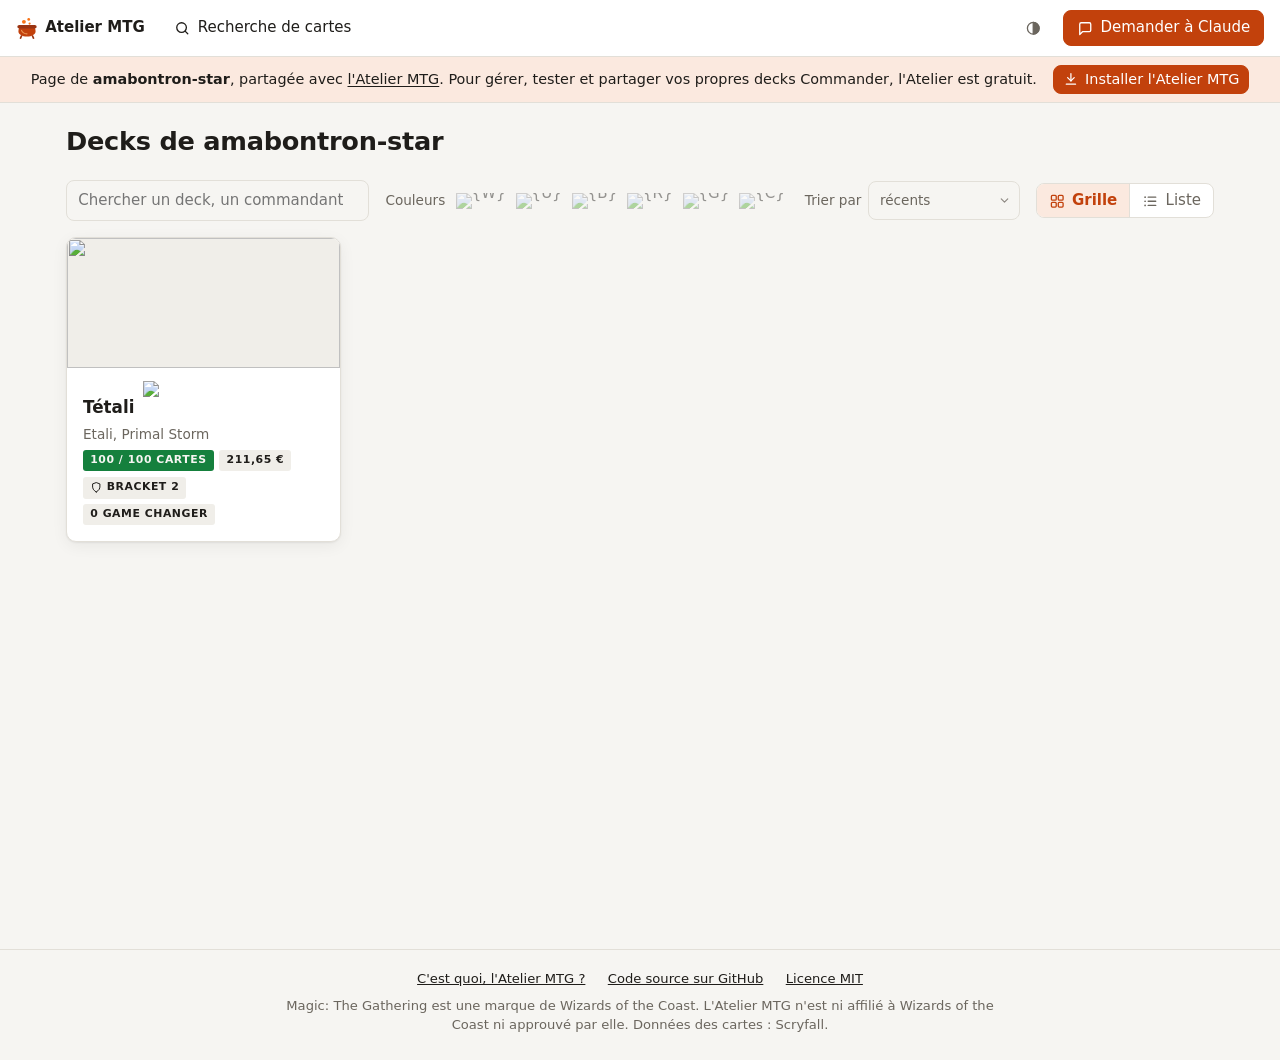
==== index.html @ b1fd6217 "Partage : Tétali" ====
<!doctype html>
<html lang="fr" class="partage">
<head>
  <meta charset="utf-8">
  <meta name="viewport" content="width=device-width, initial-scale=1">
  <title>Decks Commander de amabontron-star</title>
  <meta name="description" content="1 deck Commander : Tétali. Listes, visuels, statistiques, combos et table de jeu pour tester chaque deck.">
  <link rel="canonical" href="https://amabontron-star.github.io/">
  <meta name="robots" content="noindex">
  <meta property="og:type" content="website">
  <meta property="og:site_name" content="Atelier MTG">
  <meta property="og:locale" content="fr_FR">
  <meta property="og:url" content="https://amabontron-star.github.io/">
  <meta property="og:title" content="Decks Commander de amabontron-star">
  <meta property="og:description" content="1 deck Commander : Tétali. Listes, visuels, statistiques, combos et table de jeu pour tester chaque deck.">
  <meta property="og:image" content="https://amabontron-star.github.io/partage.jpg?v=ee5c07cfd2">
  <meta property="og:image:type" content="image/jpeg">
  <meta property="og:image:width" content="1200">
  <meta property="og:image:height" content="630">
  <meta property="og:image:alt" content="Les commandants des decks Tétali">
  <meta name="twitter:card" content="summary_large_image">
  <link rel="icon" href="data:image/svg+xml,%3Csvg xmlns='http://www.w3.org/2000/svg' viewBox='0 0 32 32'%3E%3Ccircle cx='11.5' cy='7' r='2.8' fill='%23f97316'/%3E%3Ccircle cx='18.5' cy='3.6' r='2' fill='%23f97316'/%3E%3Ccircle cx='19.8' cy='9.6' r='1.6' fill='%23f97316'/%3E%3Cpath d='M8 27.5 6.6 30.6M24 27.5l1.4 3.1' stroke='%239a3412' stroke-width='2.4' stroke-linecap='round'/%3E%3Cpath d='M5 15h22c1 1.9 1.5 3.7 1.5 5.7 0 4.6-5.4 7.8-12.5 7.8S3.5 25.3 3.5 20.7c0-2 .5-3.8 1.5-5.7z' fill='%23c2410c'/%3E%3Crect x='2' y='11.5' width='28' height='5.2' rx='2.6' fill='%239a3412'/%3E%3Cpath d='M8 19.5c1.5 3.5 4.2 5 8 5' stroke='%23fdba74' stroke-width='1.6' fill='none' stroke-linecap='round' opacity='.7'/%3E%3C/svg%3E">
  <link rel="stylesheet" href="style.css?v=aef4d9f4a8">
</head>
<body>
  <header class="barre">
    <a href="#/" class="logo">Atelier MTG</a>
    <div class="aller">
      <input id="aller" class="champ" type="search" placeholder="Chercher une carte ou un deck…" autocomplete="off"
        aria-label="Chercher une carte ou un deck" aria-controls="aller-liste" aria-autocomplete="list">
      <div id="aller-liste" class="aller-liste" role="listbox" hidden></div>
    </div>
    <a href="#/recherche" id="lien-recherche" class="btn btn-discret lien-recherche" data-ico="chercher"><span>Recherche<span class="long">&nbsp;de cartes</span></span></a>
    <div class="espace"></div>
    <div class="barre-droite">
      <span id="etat-maj" class="etat-maj"></span>
      <button id="btn-rafraichir" class="btn btn-discret" data-ico="rafraichir" title="Rafraîchir les prix du jour et la liste officielle des Game Changers">Rafraîchir</button>
      <a href="#/options" id="lien-options" class="btn btn-discret" data-ico="options" title="Options" aria-label="Options"></a>
      <button id="btn-theme" class="btn btn-discret" data-ico="theme" title="Thème clair ou sombre" aria-label="Thème clair ou sombre"></button>
      <button id="btn-chat" class="btn btn-accent" data-ico="discussion"><span class="txt">Demander à Claude</span></button>
    </div>
  </header>
  <div class="cadre">
    <main id="vue" class="vue"></main>
    <aside id="chat" class="chat" hidden></aside>
  </div>
  <div id="modale" class="modale" hidden></div>
  <div id="menu" class="menu" hidden></div>
  <div id="apercu" class="apercu" hidden><img alt=""><div class="legende" hidden></div></div>
  <div id="bulle" class="bulle" role="tooltip" hidden></div>
  <div id="fiche-survol" class="fiche-survol" role="tooltip" hidden></div>
  <div id="toast" class="toast" hidden></div>
  <script src="donnees.js?v=d0e8fe7ab3"></script>
  <script src="app.js?v=e1c7c153cd"></script>
</body>
</html>
---- style.css ----
/* Atelier MTG — thème clair par défaut, sombre selon le système ou le bouton ◐ */
:root {
  --fond: #f6f5f2;
  --surface: #ffffff;
  --surface-2: #f0eee9;
  --bord: #e2dfd8;
  --texte: #1f1d1a;
  --texte-2: #6b665e;
  --accent: #c2410c;
  --accent-texte: #ffffff;
  --accent-doux: #fbe9df;
  --bon: #15803d;
  --bon-doux: #e3f4e8;
  --alerte: #b91c1c;
  --alerte-doux: #fde4e2;
  --juste: #b45309;
  --juste-doux: #fdf0d5;
  --info: #1d4ed8;
  --info-doux: #e3ebfd;
  --ombre: 0 1px 2px rgba(0,0,0,.06), 0 4px 16px rgba(0,0,0,.06);
  --rayon: 10px;
  color-scheme: light;
}
@media (prefers-color-scheme: dark) {
  :root:not([data-theme="light"]) {
    --fond: #161513; --surface: #1f1e1b; --surface-2: #2a2825; --bord: #383530; --texte: #ece9e3; --texte-2: #a39d93;
    --accent: #f26b2c; --accent-texte: #1a0d05; --accent-doux: #3a2216; --bon: #4ade80; --bon-doux: #15301f;
    --alerte: #f87171; --alerte-doux: #3a1919; --info: #93b4ff; --info-doux: #1b2541; --juste: #fbbf24; --juste-doux: #3a2d12;
    --ombre: 0 1px 2px rgba(0,0,0,.4), 0 4px 16px rgba(0,0,0,.3); color-scheme: dark;
  }
}
:root[data-theme="dark"] {
  --fond: #161513; --surface: #1f1e1b; --surface-2: #2a2825; --bord: #383530; --texte: #ece9e3; --texte-2: #a39d93;
  --accent: #f26b2c; --accent-texte: #1a0d05; --accent-doux: #3a2216; --bon: #4ade80; --bon-doux: #15301f;
  --alerte: #f87171; --alerte-doux: #3a1919; --info: #93b4ff; --info-doux: #1b2541; --juste: #fbbf24; --juste-doux: #3a2d12;
  --ombre: 0 1px 2px rgba(0,0,0,.4), 0 4px 16px rgba(0,0,0,.3); color-scheme: dark;
}

* { box-sizing: border-box; }
[hidden] { display: none !important; }
html, body { margin: 0; }
body { background: var(--fond); color: var(--texte); font: 15px/1.45 system-ui, -apple-system, "Segoe UI", Roboto, sans-serif; }
a { color: inherit; }
h1 { font-size: 1.6rem; margin: 0 0 .25rem; letter-spacing: -.01em; }
h2 { font-size: 1.15rem; margin: 1.5rem 0 .6rem; }
h3 { font-size: 1rem; margin: 1rem 0 .4rem; }
.muet { color: var(--texte-2); }
.petit { font-size: .85rem; }
button, input, select, textarea { font: inherit; color: inherit; }

/* ---- barre du haut */
.barre { position: sticky; top: 0; z-index: 20; display: flex; align-items: center; gap: 1rem; padding: .6rem 1rem;
  background: var(--surface); border-bottom: 1px solid var(--bord); }
.logo { display: inline-flex; align-items: center; gap: .45rem; font-weight: 700; text-decoration: none; white-space: nowrap; }
.logo::before, .ap-tete h1::before { content: ""; width: 22px; height: 22px; flex: none; background: url("data:image/svg+xml,%3Csvg xmlns='http://www.w3.org/2000/svg' viewBox='0 0 32 32'%3E%3Ccircle cx='11.5' cy='7' r='2.8' fill='%23f97316'/%3E%3Ccircle cx='18.5' cy='3.6' r='2' fill='%23f97316'/%3E%3Ccircle cx='19.8' cy='9.6' r='1.6' fill='%23f97316'/%3E%3Cpath d='M8 27.5 6.6 30.6M24 27.5l1.4 3.1' stroke='%239a3412' stroke-width='2.4' stroke-linecap='round'/%3E%3Cpath d='M5 15h22c1 1.9 1.5 3.7 1.5 5.7 0 4.6-5.4 7.8-12.5 7.8S3.5 25.3 3.5 20.7c0-2 .5-3.8 1.5-5.7z' fill='%23c2410c'/%3E%3Crect x='2' y='11.5' width='28' height='5.2' rx='2.6' fill='%239a3412'/%3E%3Cpath d='M8 19.5c1.5 3.5 4.2 5 8 5' stroke='%23fdba74' stroke-width='1.6' fill='none' stroke-linecap='round' opacity='.7'/%3E%3C/svg%3E") center / contain no-repeat; }      /* le chaudron du favicon */
.espace { flex: 1; }
/* « Aller à un deck » : une recherche plutôt qu'une liste, pour tenir avec 100 decks */
.aller { position: relative; flex: 0 1 380px; min-width: 0; }
.aller .champ { padding: .4rem .7rem; }
.aller-liste { position: absolute; top: calc(100% + 6px); left: 0; width: max(100%, 420px); max-width: calc(100vw - 16px); z-index: 45;
  max-height: calc(100vh - 64px); overflow-y: auto; background: var(--surface);
  border: 1px solid var(--bord); border-radius: 10px; box-shadow: var(--ombre); padding: .3rem; }
.aller-item { display: grid; grid-template-columns: 3.4rem minmax(0, 1fr); grid-template-rows: auto auto; column-gap: .5rem; padding: .4rem .55rem;
  border-radius: 7px; text-decoration: none; }
.aller-item .identite { grid-row: span 2; align-self: center; margin: 0; }
.aller-nom { font-weight: 600; white-space: nowrap; overflow: hidden; text-overflow: ellipsis; }
.aller-cmd { font-size: .8rem; color: var(--texte-2); white-space: nowrap; overflow: hidden; text-overflow: ellipsis; }
.aller-item.choisi { background: var(--accent-doux); }
.aller-vide { padding: .6rem; }
.aller-pied { display: flex; justify-content: space-between; gap: 1rem; padding: .45rem .55rem .25rem; border-top: 1px solid var(--bord); margin-top: .3rem; }
.aller-pied a, .aller-vide a { color: var(--accent); }
@media (max-width: 700px) { .etat-maj { display: none; } }
@media (max-width: 560px) { .barre { gap: .5rem; padding: .5rem .6rem; } .logo { font-size: 0; gap: 0; }
  .lien-recherche > span, #btn-chat .txt { display: none; } }
.fil { display: flex; gap: .45rem; align-items: center; font-size: .85rem; color: var(--texte-2); margin: -.25rem 0 .6rem; }
.fil a { color: var(--texte-2); }
.fil a:hover { color: var(--accent); }
.fil [aria-current] { color: var(--texte); font-weight: 600; }
.barre-droite { display: flex; align-items: center; gap: .5rem; }
.etat-maj { font-size: .8rem; color: var(--texte-2); white-space: nowrap; }

.btn { border: 1px solid var(--bord); background: var(--surface); padding: .4rem .8rem; border-radius: 8px; cursor: pointer; white-space: nowrap; }
.btn:hover { background: var(--surface-2); }
.btn:disabled { opacity: .5; cursor: default; }
.btn-accent { background: var(--accent); color: var(--accent-texte); border-color: var(--accent); }
.btn-accent:hover { background: var(--accent); filter: brightness(1.08); }
.btn-discret { border-color: transparent; background: transparent; color: var(--texte-2); }
.btn-danger { color: var(--alerte); }
.btn-petit { padding: .2rem .55rem; font-size: .85rem; }

/* icônes au trait, à gauche du libellé */
.ico { width: 1.1em; height: 1.1em; flex: none; fill: none; stroke: currentColor; stroke-width: 1.9; stroke-linecap: round; stroke-linejoin: round; vertical-align: -.2em; }
.btn, .segments button, .onglets a, .fc-liens a, .lien-discret, .rch-go { display: inline-flex; align-items: center; justify-content: center; gap: .45em; }
.btn-icone { padding-left: .5rem; padding-right: .5rem; }
.btn-menu .ico { display: block; margin: auto; }

/* onglets du deck, collés sous la barre du haut au défilement, avec « Ajouter des cartes » */
.onglets-deck { position: sticky; top: var(--haut-barre, 54px); z-index: 15; display: flex; align-items: center; gap: .75rem;
  margin: 1rem 0 .5rem; background: var(--fond); box-shadow: inset 0 -1px 0 var(--bord); }
.onglets-deck .onglets { flex: 1; min-width: 0; margin: 0; border-bottom: 0; align-self: stretch; }
.onglets-deck .onglets a { margin-bottom: 0; }
.onglets-deck #btn-ajouter { flex: none; }
@media (max-width: 640px) { .onglets-deck #btn-ajouter .txt { display: none; } }

/* ---- mise en page */
.cadre { display: flex; min-height: calc(100vh - 54px); }
.vue { flex: 1; min-width: 0; max-width: 1180px; margin: 0 auto; padding: 1.25rem 1rem 4rem; }
.chargement { color: var(--texte-2); padding: 2rem 0; }
.erreur { background: var(--alerte-doux); color: var(--alerte); padding: .75rem 1rem; border-radius: var(--rayon); }

/* ---- accueil */
.grille-decks { display: grid; grid-template-columns: repeat(auto-fill, minmax(260px, 1fr)); gap: 1rem; margin-top: 1rem; }
.carte-deck { background: var(--surface); border: 1px solid var(--bord); border-radius: var(--rayon); overflow: hidden; text-decoration: none;
  box-shadow: var(--ombre); display: flex; flex-direction: column; transition: transform .12s; }
.carte-deck:hover { transform: translateY(-2px); }
.carte-deck .art { display: block; width: 100%; height: 130px; object-fit: cover; object-position: center 25%; background: var(--surface-2); }
.carte-deck .titre .identite { margin-left: .2rem; }
.titre-page { display: flex; flex-wrap: wrap; gap: .75rem 1rem; align-items: flex-end; justify-content: space-between; }
.choix-couleurs { display: inline-flex; gap: 2px; }
.couleur { border: 1px solid transparent; background: transparent; border-radius: 999px; padding: 3px; cursor: pointer; line-height: 0; opacity: .45; }
.couleur:hover { opacity: .8; }
.couleur.actif { opacity: 1; border-color: var(--accent); background: var(--accent-doux); }
.couleur .sym { width: 20px; height: 20px; vertical-align: 0; }
.contient { margin-top: .2rem; color: var(--texte-2); }
.contient strong { color: var(--texte); font-weight: 600; }
.tableau-decks tbody tr { cursor: pointer; }
.tableau-decks tbody tr:hover td { background: var(--surface-2); }
.tableau-decks a { text-decoration: none; }
.tableau-decks td { vertical-align: middle; }
.alerte-texte { color: var(--alerte); font-weight: 600; }
.carte-deck .corps { padding: .8rem 1rem 1rem; display: grid; gap: .35rem; }
.carte-deck .titre { font-weight: 700; font-size: 1.05rem; }
.chiffres { display: flex; flex-wrap: wrap; gap: .35rem; }

/* ---- badges */
/* façon Scryfall : rectangles pleins, petites capitales ; le texte prend la couleur du fond de page (foncé en thème
   sombre, clair en thème clair), lisible sur les deux */
.badge { display: inline-flex; align-items: center; gap: .25rem; font-size: .68rem; font-weight: 700; line-height: 1; letter-spacing: .05em;
  text-transform: uppercase; padding: .3rem .45rem; border-radius: 3px; background: var(--surface-2); color: var(--texte); white-space: nowrap; }
.badge-ok { background: var(--bon); color: var(--fond); }
.badge-alerte, .badge-cher { background: var(--alerte); color: var(--fond); }
.badge-juste { background: var(--juste); color: var(--fond); }
.badge-gc { background: var(--accent); color: var(--fond); }
.badge-bracket .ico { width: 1.15em; height: 1.15em; }
.tag { font-size: .72rem; color: var(--texte-2); border: 1px solid var(--bord); border-radius: 4px; padding: 0 .3rem; background: transparent; cursor: pointer; line-height: 1.5; }
.tag:hover { border-color: var(--accent); color: var(--accent); }
.identite { display: inline-flex; gap: 2px; vertical-align: -2px; margin-left: .3rem; }
.sym { width: 16px; height: 16px; vertical-align: -3px; }

/* ---- en-tête d'un deck */
.entete-deck { position: relative; border-radius: var(--rayon); overflow: hidden; background: var(--surface); border: 1px solid var(--bord); box-shadow: var(--ombre); }
.entete-deck .bandeau { height: 150px; background: var(--surface-2) center 22% / cover no-repeat; }
.entete-deck .infos { padding: .9rem 1.1rem 1rem; display: flex; flex-wrap: wrap; gap: .75rem 1.5rem; align-items: flex-end; justify-content: space-between; }
.entete-deck .actions { display: flex; flex-wrap: wrap; gap: .5rem; }
.note { margin: .75rem 0 0; padding: .6rem .9rem; border-radius: 8px; background: var(--accent-doux); color: var(--texte); border-left: 3px solid var(--accent); }
.onglets { display: flex; gap: .25rem; margin: 1rem 0 .5rem; border-bottom: 1px solid var(--bord); overflow-x: auto; overflow-y: hidden; }
.onglets a { padding: .55rem .9rem; text-decoration: none; color: var(--texte-2); border-bottom: 2px solid transparent; margin-bottom: -1px; white-space: nowrap; }
.onglets a.actif { color: var(--accent); border-color: var(--accent); font-weight: 600; }

/* ---- barre d'outils de la liste : affichage, rangement, tri, filtre */
.barre-outils { display: flex; flex-wrap: wrap; gap: .6rem 1rem; align-items: center; margin: 1rem 0 .25rem; }
.barre-outils .outil { display: inline-flex; align-items: center; gap: .4rem; white-space: nowrap; }
.barre-outils .filtre { flex: 1; min-width: 200px; width: auto; }
.segments { display: inline-flex; border: 1px solid var(--bord); border-radius: 8px; overflow: hidden; background: var(--surface); }
.segments button { border: 0; background: transparent; padding: .35rem .75rem; cursor: pointer; color: var(--texte-2); }
.segments button + button { border-left: 1px solid var(--bord); }
.segments button:hover { background: var(--surface-2); color: var(--texte); }
.segments button.actif { background: var(--accent-doux); color: var(--accent); font-weight: 600; }
.champ-petit { width: auto; padding: .3rem .5rem; }
#taille { width: 6.5rem; accent-color: var(--accent); }
.vide { text-align: center; padding: 2rem 1rem; }

/* ---- liste des cartes */
.groupe { margin-top: 1.1rem; }
.groupe-titre { display: flex; align-items: baseline; gap: .5rem; font-weight: 700; padding: 0 .25rem .3rem; border-bottom: 1px solid var(--bord); }
.groupe-titre .muet { font-weight: 400; }
.nb-groupe { display: inline-block; min-width: 1.6rem; padding: 0 .35rem; border-radius: 5px; background: var(--texte); color: var(--fond);
  font-size: .85rem; text-align: center; font-variant-numeric: tabular-nums; }

/* ---- vue « étalée » : les cartes en images, empilées par exemplaires */
.etale { display: grid; grid-template-columns: repeat(auto-fill, minmax(150px, 1fr)); gap: 1rem .8rem; margin-top: .7rem; }
.carte-v { min-width: 0; }
.pile { position: relative; display: block; width: 100%; padding: 0; border: 0; background: none; cursor: pointer; color: inherit; font: inherit; }
.etale.avec-piles .pile { padding: 14px 14px 0 0; }
.pile .recto, .pile .couche { display: block; width: 100%; aspect-ratio: 488 / 680; border-radius: 4.75% / 3.5%; background: var(--surface-2);
  box-shadow: 0 1px 3px rgba(0,0,0,.28); object-fit: cover; }
.pile .recto { position: relative; z-index: 1; transition: transform .12s; }
.pile:hover .recto, .pile:focus-visible .recto { transform: translateY(-3px); }
.pile:focus-visible { outline: 2px solid var(--accent); outline-offset: 3px; border-radius: 8px; }
.pile .couche { position: absolute; width: calc(100% - 14px); left: calc(var(--k) * 4.5px); top: calc(14px - var(--k) * 4.5px); }
.sans-image { display: flex !important; align-items: center; justify-content: center; padding: .5rem; text-align: center; font-size: .8rem; color: var(--texte-2); border: 1px dashed var(--bord); }
.marques { position: absolute; z-index: 2; left: 6px; top: 6px; display: flex; flex-wrap: wrap; gap: 3px; }
.etale.avec-piles .marques { top: 20px; }
.marque { font-size: .68rem; font-weight: 700; line-height: 1; padding: .2rem .35rem; border-radius: 4px; box-shadow: 0 1px 2px rgba(0,0,0,.35); }
.marque-gc { background: var(--accent); color: var(--accent-texte); }
.marque-alerte { background: var(--alerte); color: var(--accent-texte); }
.legende-v { display: flex; align-items: baseline; gap: .35rem; margin-top: .35rem; font-size: .85rem; min-width: 0; }
.qte-v { flex-shrink: 0; min-width: 1.3rem; padding: 0 .3rem; border-radius: 4px; background: var(--texte); color: var(--fond); font-size: .78rem; text-align: center; }
.nom-v { flex: 1; min-width: 0; white-space: nowrap; overflow: hidden; text-overflow: ellipsis; }
.prix-v { flex-shrink: 0; color: var(--texte-2); font-size: .78rem; font-variant-numeric: tabular-nums; }
.prix-v.cher { color: var(--alerte); font-weight: 600; }
.etale-main { grid-template-columns: repeat(auto-fill, minmax(120px, 1fr)); }

/* vue Visuel d'un deck, façon Magic-Ville : les catégories s'enchaînent, un trait les sépare, cartes à la taille choisie (--l) */
.flot { --gx: .7rem; display: grid; grid-template-columns: repeat(auto-fill, minmax(min(var(--l), 100%), 1fr)); gap: .35rem var(--gx);
  margin-top: .5rem; overflow-x: clip; }
.flot .carte-v { position: relative; padding-top: 1.85rem; }
.flot .carte-v::before { content: ""; position: absolute; left: 0; right: calc(-1 * var(--gx)); top: 1.4rem; height: 2px; background: var(--bord); }
.flot .carte-v.fin::before { right: 0; }
.flot-titre { position: absolute; z-index: 2; left: 0; top: 0; line-height: 1.35rem; font-weight: 700; white-space: nowrap; overflow: hidden; text-overflow: ellipsis;
  max-width: min(calc(var(--n) * (100% + var(--gx)) - var(--gx)), var(--reste, 100vw)); }
.flot-titre .muet { font-weight: 400; }
.flot .empile .couche { width: 100%; left: calc(var(--k) * 3.5px); top: calc(var(--k) * -3.5px); }
.flot .legende-v { margin-top: .25rem; font-size: .8rem; }
.flot.serre .prix-v:not(.cher) { display: none; }
/* le Maybeboard à part, sous le deck */
.flot-maybe { margin-top: 2.2rem; padding-top: .9rem; border-top: 1px dashed var(--bord); }
.groupe-maybe { margin-top: 2.2rem; }

/* commandant dans l'en-tête du deck, à cheval sur le bandeau ; deux partenaires en éventail */
.cmds-entete { position: absolute; z-index: 1; left: 1.1rem; top: 44px; display: flex; --l: 150px; }
.cmd-entete { display: block; width: var(--l); padding: 0; border: 0; background: none; cursor: pointer; border-radius: 4.75% / 3.5%;
  transition: transform .15s; }
.cmd-entete img { display: block; width: 100%; aspect-ratio: 488 / 680; border-radius: 4.75% / 3.5%; box-shadow: 0 6px 18px rgba(0,0,0,.45); }
.cmd-entete:focus-visible { outline: 2px solid var(--accent); outline-offset: 3px; }
.entete-deck.avec-cmd .infos { padding-left: calc(150px + 2.3rem); min-height: 120px; }
.duo .cmds-entete { left: 1.8rem; }
.duo .cmd-entete:first-child { transform: rotate(-5deg); transform-origin: bottom center; }
.duo .cmd-entete + .cmd-entete { margin-left: -78px; transform: rotate(5deg) translateY(6px); transform-origin: bottom center; }
.duo .cmd-entete:hover, .duo .cmd-entete:focus-visible { position: relative; z-index: 2; transform: translateY(-4px); }
.entete-deck.duo .infos { padding-left: calc(2 * 150px - 78px + 3.5rem); }
@media (max-width: 700px) {
  .cmds-entete, .duo .cmds-entete { position: relative; left: auto; top: auto; margin: -80px 0 0 1.1rem; --l: 110px; }
  .duo .cmds-entete { margin-left: 1.6rem; }
  .duo .cmd-entete + .cmd-entete { margin-left: -50px; }
  .entete-deck.avec-cmd .infos, .entete-deck.duo .infos { padding-left: 1.1rem; min-height: 0; }
}
}
@media (max-width: 560px) { .etale { grid-template-columns: repeat(auto-fill, minmax(120px, 1fr)); } }
.ligne { display: grid; grid-template-columns: 2.4rem minmax(0, 1fr) auto auto 4.6rem 2rem; align-items: center; gap: .6rem;
  padding: .32rem .25rem; border-bottom: 1px solid var(--bord); }
.ligne:hover { background: var(--surface); }
.ligne-carte { cursor: pointer; }
.ligne .qte { color: var(--texte-2); font-variant-numeric: tabular-nums; text-align: right; }
.ligne .nom { min-width: 0; display: flex; flex-wrap: wrap; align-items: baseline; gap: .1rem .5rem; cursor: default; }
.ligne .nom .en { font-weight: 550; }
.ligne .nom .fr { color: var(--texte-2); font-size: .85rem; }
.ligne .badges { display: flex; flex-wrap: wrap; gap: .25rem; justify-content: flex-end; }
.ligne .prix { text-align: right; font-variant-numeric: tabular-nums; text-decoration: none; }
.ligne .prix:hover { text-decoration: underline; }
.ligne .prix.cher { color: var(--alerte); font-weight: 600; }
.cout { display: inline-flex; gap: 1px; white-space: nowrap; }
.cout img { width: 15px; height: 15px; }
.btn-menu { border: 0; background: transparent; cursor: pointer; color: var(--texte-2); border-radius: 6px; width: 2rem; height: 1.8rem; font-size: 1.1rem; }
.btn-menu:hover { background: var(--surface-2); color: var(--texte); }
@media (max-width: 700px) {
  .ligne { grid-template-columns: 2rem minmax(0, 1fr) 4.2rem 2rem; }
  .ligne .cout, .ligne .badges { display: none; }
}

/* ---- menu contextuel, modale, aperçu, toast */
.menu { position: fixed; z-index: 66; min-width: 220px; overflow-y: auto; background: var(--surface); border: 1px solid var(--bord); border-radius: 8px; box-shadow: var(--ombre); padding: .3rem; }
.menu button { display: flex; align-items: center; gap: .55rem; width: 100%; text-align: left; border: 0; background: transparent; padding: .45rem .7rem; border-radius: 6px; cursor: pointer; }
.menu button:hover { background: var(--surface-2); }
.menu-titre { padding: .35rem .7rem .15rem; font-size: .78rem; color: var(--texte-2); }
.menu-sep { border: 0; border-top: 1px solid var(--bord); margin: .3rem .2rem; }
.modale { position: fixed; inset: 0; z-index: 40; background: rgba(0,0,0,.35); display: flex; align-items: flex-start; justify-content: center; padding: 6vh 1rem; }
.modale-boite { width: min(680px, 100%); max-height: 88vh; overflow: auto; background: var(--surface); border-radius: 12px; box-shadow: var(--ombre); padding: 1.1rem 1.2rem 1.2rem; }
.modale-boite h2 { margin-top: 0; }
.modale-boite:focus { outline: none; }
.modale-boite.large { width: min(860px, 100%); }
/* fiche d'une carte */
.fiche-carte { display: grid; grid-template-columns: 300px minmax(0, 1fr); gap: 1.2rem; }
.fc-image img, .fc-image .sans-image { display: block; width: 100%; aspect-ratio: 488 / 680; border-radius: 14px; box-shadow: 0 4px 18px rgba(0,0,0,.3); }
.fc-infos { display: flex; flex-direction: column; gap: .6rem; min-width: 0; }
.fc-tete { display: flex; justify-content: space-between; align-items: flex-start; gap: .5rem; }
.fc-tete h2 { margin: 0; font-size: 1.3rem; }
.fc-infos .texte { white-space: normal; font-size: .9rem; background: var(--surface-2); border-radius: 8px; padding: .6rem .75rem; }
.fc-ligne { display: flex; flex-wrap: wrap; align-items: center; gap: .4rem; }
.fc-ligne > .petit:first-child { min-width: 5.5rem; }
.fc-actions { display: flex; flex-wrap: wrap; gap: .5rem; margin-top: .3rem; }
.fc-nav { display: flex; justify-content: space-between; align-items: center; gap: .5rem; margin-top: auto; padding-top: .6rem; border-top: 1px solid var(--bord); }
@media (max-width: 640px) { .fiche-carte { grid-template-columns: 1fr; } .fc-image { max-width: 240px; margin: 0 auto; } }

/* changer la version (le visuel) d'une carte */
.fc-version { display: flex; flex-direction: column; align-items: center; gap: .1rem; margin-top: .5rem; text-align: center; }
.lien-discret { border: 0; background: none; padding: .15rem .35rem; border-radius: 5px; color: var(--texte-2); font: inherit; font-size: .85rem;
  text-decoration: underline; text-decoration-color: var(--bord); text-underline-offset: 3px; cursor: pointer; }
.lien-discret:hover { color: var(--accent); text-decoration-color: currentColor; }
.versions-tete { display: flex; justify-content: space-between; align-items: center; gap: .6rem; flex-wrap: wrap; }
.versions-titre { font-size: 1.2rem; font-weight: 700; }
.choix-versions .barre-outils { margin: .2rem 0 0; }
.grille-versions { display: grid; grid-template-columns: repeat(auto-fill, minmax(130px, 1fr)); gap: .6rem; margin-top: .8rem; }
.version { position: relative; display: flex; flex-direction: column; gap: .12rem; padding: .35rem; border: 2px solid transparent; border-radius: 10px;
  background: none; color: inherit; font: inherit; text-align: left; cursor: pointer; }
.version:hover { background: var(--surface-2); }
.version.actuelle { border-color: var(--accent); background: var(--accent-doux); }
.version img, .version .sans-image { display: block; width: 100%; aspect-ratio: 488 / 680; border-radius: 6px; margin-bottom: .2rem; }
.version .sans-image { display: grid; place-items: center; background: var(--surface-2); font-size: .8rem; text-align: center; padding: .4rem; }
.v-ed { font-size: .82rem; font-weight: 600; line-height: 1.25; overflow: hidden; display: -webkit-box; -webkit-line-clamp: 2; -webkit-box-orient: vertical; }
.v-info { font-size: .76rem; color: var(--texte-2); }
.v-fr { color: var(--accent); }
.v-marque { position: absolute; top: .6rem; left: .6rem; font-size: .7rem; font-weight: 700; padding: .05rem .4rem; border-radius: 5px; background: var(--accent); color: #fff; }
.v-marque.v-defaut { background: var(--surface); color: var(--texte-2); border: 1px solid var(--bord); }
.fiche-image { width: 180px; }
.champ { width: 100%; padding: .55rem .7rem; border: 1px solid var(--bord); border-radius: 8px; background: var(--fond); }
.champ:focus { outline: 2px solid var(--accent); outline-offset: -1px; }
/* listes déroulantes : notre chevron, à distance du bord (celui du navigateur y est collé) */
select.champ { appearance: none; padding-right: 2.3rem; background-image: url("data:image/svg+xml,%3Csvg xmlns='http://www.w3.org/2000/svg' viewBox='0 0 24 24' fill='none' stroke='%238f8a84' stroke-width='2.2' stroke-linecap='round' stroke-linejoin='round'%3E%3Cpath d='m6 9 6 6 6-6'/%3E%3C/svg%3E");
  background-repeat: no-repeat; background-position: right .75rem center; background-size: .95rem; }
select.champ.champ-petit, .moteur select.champ.champ-petit { padding-right: 1.8rem; background-position: right .5rem center; background-size: .8rem; }
.resultats { margin: .5rem 0; display: grid; gap: 2px; max-height: 320px; overflow: auto; }
.resultats button { text-align: left; border: 0; background: transparent; padding: .4rem .55rem; border-radius: 6px; cursor: pointer; }
.resultats button:hover, .resultats button.choisi { background: var(--accent-doux); }
.res-ligne { display: flex; align-items: center; gap: .3rem; }
.res-ligne .res-carte { flex: 1; min-width: 0; }
.resultats .res-plus { flex: none; width: 2rem; height: 2rem; padding: 0; display: grid; place-items: center; border-radius: 8px;
  color: var(--accent); border: 1px solid var(--bord); background: var(--surface); }
.resultats button.res-plus:hover { background: var(--accent); border-color: var(--accent); color: var(--accent-texte); }
.resultats span.res-plus { border-color: transparent; background: none; }
.res-carte { display: grid; grid-template-columns: minmax(0, 1fr) auto auto 4.4rem; gap: .6rem; align-items: center; width: 100%; }
.res-nom { min-width: 0; }
.res-nom .en { font-weight: 550; }
.res-type { display: block; font-size: .76rem; color: var(--texte-2); white-space: nowrap; overflow: hidden; text-overflow: ellipsis; }
.res-badges { display: flex; flex-wrap: wrap; gap: .25rem; justify-content: flex-end; }
.res-carte .prix { text-align: right; font-variant-numeric: tabular-nums; }
.res-carte .prix.cher { color: var(--alerte); font-weight: 600; }
.journal { margin-top: .6rem; color: var(--bon); display: grid; gap: .15rem; max-height: 6.5rem; overflow: auto; }
.bloc { display: block; margin-top: .8rem; }
.bloc .champ { margin-top: .3rem; }
.cmd-choisi { display: flex; align-items: center; gap: .8rem; margin-top: .4rem; padding: .5rem; border: 1px solid var(--bord); border-radius: 8px; }
.cmd-choisi img { width: 64px; border-radius: 4px; }
.cmd-choisi > div { flex: 1; min-width: 0; }
@media (max-width: 560px) { .res-carte { grid-template-columns: minmax(0, 1fr) 4.2rem; } .res-carte .cout, .res-badges { display: none; } }
.fiche { display: grid; grid-template-columns: 180px 1fr; gap: 1rem; margin-top: .75rem; }
.fiche-image > img { display: block; width: 180px; border-radius: 9px; }
.form-ligne { display: flex; flex-wrap: wrap; gap: .5rem; align-items: center; margin-top: .75rem; }
.boutons { display: flex; justify-content: flex-end; gap: .5rem; margin-top: 1rem; }
@media (max-width: 560px) { .fiche { grid-template-columns: 1fr; } .fiche-image, .fiche-image > img { width: 160px; } }
/* sur un écran bas, l'image rapetisse pour tenir entière avec sa légende */
.apercu { position: fixed; z-index: 60; width: min(244px, calc((100vh - 70px) * 488 / 680)); pointer-events: none; }
.apercu img { display: block; width: 100%; aspect-ratio: 488 / 680; border-radius: 11px; box-shadow: 0 8px 30px rgba(0,0,0,.35); background: var(--surface-2); }
.apercu .legende { margin-top: .35rem; padding: .3rem .6rem; border-radius: 6px; background: var(--texte); color: var(--fond); font-size: .85rem;
  text-align: center; font-variant-numeric: tabular-nums; box-shadow: var(--ombre); }
.apercu .legende.cher { background: var(--alerte); color: var(--accent-texte); font-weight: 600; }
/* carte citée dans un texte rédigé : l'image au survol */
:is(.msg, p, li, .note) .nc { text-decoration: underline dotted color-mix(in srgb, currentColor 45%, transparent); text-underline-offset: 3px; }
/* fiche texte au survol d'une carte (vue Visuel), façon Magic-Ville */
.fiche-survol { position: fixed; z-index: 62; width: 330px; max-width: calc(100vw - 16px); background: var(--surface); color: var(--texte);
  border: 1px solid var(--bord); border-radius: 10px; box-shadow: 0 8px 28px rgba(0,0,0,.35); padding: .7rem .85rem; pointer-events: none;
  font-size: .9rem; line-height: 1.4; max-height: calc(100vh - 16px); overflow: hidden; }
.fs-tete { display: flex; justify-content: space-between; align-items: baseline; gap: .5rem; }
.fs-nom { font-size: 1.05rem; font-weight: 650; }
.fs-en { font-size: .78rem; color: var(--texte-2); }
.fs-type { color: var(--texte-2); font-size: .85rem; margin: .15rem 0 .5rem; }
.fs-texte p { margin: 0 0 .4rem; }
.fs-texte p:last-child { margin-bottom: 0; }
.fs-texte hr { border: 0; border-top: 1px solid var(--bord); margin: .45rem 0; }
.rappel { color: var(--texte-2); }
.sym-t { width: 1.07em; height: 1.07em; vertical-align: -.16em; margin: 0 .07em; }   /* à la taille du texte qui l'entoure */
.fs-pied { display: flex; flex-wrap: wrap; align-items: center; gap: .3rem .5rem; margin-top: .55rem; padding-top: .45rem; border-top: 1px solid var(--bord);
  font-size: .82rem; font-variant-numeric: tabular-nums; }
.fs-pied .cher { color: var(--alerte); font-weight: 600; }
.bulle { position: fixed; z-index: 65; max-width: 320px; padding: .45rem .65rem; border-radius: 6px; background: var(--texte); color: var(--fond);
  font-size: .8rem; line-height: 1.35; white-space: pre-line; pointer-events: none; box-shadow: var(--ombre);
  max-height: calc(100vh - 16px); overflow: hidden; }
.toast { position: fixed; bottom: 1.2rem; left: 50%; transform: translateX(-50%); z-index: 70; background: var(--texte); color: var(--fond);
  padding: .6rem 1rem; border-radius: 8px; box-shadow: var(--ombre); }

/* ---- tableaux (historique, bracket, simulation) */
.tableau { width: 100%; border-collapse: collapse; background: var(--surface); border: 1px solid var(--bord); border-radius: var(--rayon); overflow: hidden; }
.tableau th, .tableau td { padding: .5rem .7rem; border-bottom: 1px solid var(--bord); text-align: left; vertical-align: top; }
.tableau th { background: var(--surface-2); font-weight: 600; font-size: .85rem; color: var(--texte-2); }
.tableau td.num, .tableau th.num { text-align: right; font-variant-numeric: tabular-nums; white-space: nowrap; }
.tableau tr:last-child td { border-bottom: 0; }
.defile { overflow-x: auto; }                         /* tableau trop large pour l'écran : il défile, la page non */
.defile > .tableau { min-width: 40rem; }
/* jauge de confort d'une couleur (base de mana) : 50 à 100 %, repère à 90 % (l'objectif de Karsten) */
.jauge { display: flex; align-items: center; gap: .6rem; white-space: nowrap; }
.jauge-piste { position: relative; width: 7rem; height: 8px; border-radius: 4px; background: var(--surface-2); flex: none; }
.jauge-barre { position: absolute; left: 0; top: 0; bottom: 0; border-radius: 4px; }
.jauge-bon { background: var(--bon); } .jauge-juste { background: var(--juste); } .jauge-alerte { background: var(--alerte); }
.jauge-cible { position: absolute; left: 80%; top: -3px; bottom: -3px; border-left: 2px solid var(--texte); opacity: .45; }
.jauge-val { min-width: 2.6rem; text-align: right; font-variant-numeric: tabular-nums; }
.diff-plus { color: var(--bon); }
.diff-moins { color: var(--alerte); }
.panneau { background: var(--surface); border: 1px solid var(--bord); border-radius: var(--rayon); padding: 1rem 1.1rem; margin-top: 1rem; }
.grille-2 { display: grid; grid-template-columns: repeat(auto-fit, minmax(280px, 1fr)); gap: 1rem; }
.gros-chiffre { font-size: 2rem; font-weight: 700; line-height: 1.1; }
.barre-prog { height: 8px; background: var(--surface-2); border-radius: 99px; overflow: hidden; margin: .5rem 0; }
.barre-prog > div { height: 100%; background: var(--accent); transition: width .3s; }
.signif-plus { color: var(--bon); font-weight: 600; }
.signif-moins { color: var(--alerte); font-weight: 600; }
details summary { cursor: pointer; color: var(--texte-2); margin-top: .5rem; }
fieldset { border: 1px solid var(--bord); border-radius: 8px; padding: .6rem .8rem; margin: .75rem 0 0; }
legend { color: var(--texte-2); font-size: .85rem; padding: 0 .3rem; }
.cases { display: flex; flex-wrap: wrap; gap: .4rem 1rem; }
.cases label { display: inline-flex; gap: .35rem; align-items: center; white-space: nowrap; }
.puces { display: flex; flex-wrap: wrap; gap: .35rem; margin-top: .4rem; }
.puce { display: inline-flex; align-items: center; gap: .3rem; background: var(--surface-2); border-radius: 999px; padding: .15rem .6rem; font-size: .85rem; }
.puce:has(> button) { padding-right: .3rem; }             /* la croix de retrait a sa propre marge */
.puce button { border: 0; background: transparent; cursor: pointer; color: var(--texte-2); }
.puce .puce-nom { color: var(--texte); padding: 0; }
.puce-1 { background: var(--accent-doux); }
.puce-1 .puce-nom { color: var(--accent); font-weight: 600; }
button.puce-dispo { border: 1px dashed var(--bord); background: transparent; cursor: pointer; padding: .15rem .6rem; color: var(--texte-2); }
button.puce-dispo:hover { border-color: var(--accent); color: var(--accent); }

/* ---- statistiques */
.grille-3 { display: grid; grid-template-columns: repeat(auto-fit, minmax(250px, 1fr)); gap: 1rem; }
.grille-deux { display: grid; grid-template-columns: repeat(2, minmax(0, 1fr)); gap: 1rem; align-items: start; }
.grille-deux + .grille-deux, .grille-deux + .panneau, .grille-deux + .grille-3, .grille-3 + .panneau { margin-top: 1rem; }
.grille-deux .panneau { margin-top: 0; }
@media (max-width: 760px) { .grille-deux { grid-template-columns: 1fr; } }
.grille-3 .panneau, .grille-2 .panneau { margin-top: 0; }
.grille-2 + .panneau, .tuiles + .grille-2, .panneau + .grille-2 { margin-top: 1rem; }
.panneau h3 { margin-top: 0; }
.tuiles { display: grid; grid-template-columns: repeat(auto-fit, minmax(160px, 1fr)); gap: .75rem; margin: .6rem 0 1rem; }
.tuile { background: var(--surface); border: 1px solid var(--bord); border-radius: var(--rayon); padding: .7rem .9rem; min-width: 0; }
.tuile .lib { font-size: .8rem; color: var(--texte-2); }
.tuile .val { font-size: 1.5rem; font-weight: 650; line-height: 1.25; }
.tuile .sous { font-size: .76rem; color: var(--texte-2); overflow-wrap: anywhere; }
.graphe { display: flex; gap: 2px; margin-top: .4rem; }
.graphe .col { flex: 1; min-width: 0; display: flex; flex-direction: column; align-items: center; outline: none; cursor: default; }
.graphe .zone { width: 100%; display: flex; flex-direction: column; justify-content: flex-end; align-items: center; border-bottom: 1px solid var(--bord); }
.graphe .val { font-size: .76rem; color: var(--texte-2); font-variant-numeric: tabular-nums; line-height: 1; margin-bottom: 3px; }
.graphe .baton { width: min(24px, 70%); background: var(--accent); border-radius: 4px 4px 0 0; }
.graphe .lib { font-size: .76rem; color: var(--texte-2); margin-top: .3rem; white-space: nowrap; line-height: 1; min-height: 16px; display: flex; align-items: center; }
.graphe .col:hover .baton, .graphe .col:focus-visible .baton { filter: brightness(1.18); }
.graphe .col:hover .val, .graphe .col:focus-visible .val, .graphe .col:hover .lib { color: var(--texte); }
.hbarres { display: grid; gap: 6px; margin-top: .4rem; }
.hb { display: grid; grid-template-columns: minmax(5rem, 9rem) minmax(0, 1fr) 2rem; gap: .6rem; align-items: center; font-size: .85rem; outline: none; }
.hb-lib { white-space: nowrap; overflow: hidden; text-overflow: ellipsis; }
.hb-piste { position: relative; height: 12px; display: flex; align-items: center; border-left: 1px solid var(--bord); }
.hb-barre { height: 12px; background: var(--accent); border-radius: 0 4px 4px 0; }
.hb-val { text-align: right; font-variant-numeric: tabular-nums; }
.hb:hover .hb-barre, .hb:focus-visible .hb-barre { filter: brightness(1.18); }
/* repère du gabarit : un trait (≈ 10) ou un intervalle (5 à 10) par-dessus la barre */
.hb-cible { position: absolute; top: -3px; bottom: -3px; border-left: 2px solid var(--texte); opacity: .55; pointer-events: none; }
.hb-cible.hb-intervalle { border-right: 2px solid var(--texte); background: color-mix(in srgb, var(--texte) 10%, transparent); border-radius: 2px; }
.panneau-tete { display: flex; align-items: center; justify-content: space-between; gap: .8rem; margin-bottom: .2rem; }
.panneau-tete h3 { margin: 0; }
.segments-petits button { font-size: .8rem; padding: .2rem .6rem; }
.hb:hover .hb-barre, .hb:focus-visible .hb-barre { filter: brightness(1.18); }
.ligne-3 { grid-template-columns: minmax(0, 1fr) auto 4.6rem; }
.carte-nouveau { align-items: center; justify-content: center; gap: .3rem; min-height: 220px; border: 2px dashed var(--bord); background: transparent;
  box-shadow: none; cursor: pointer; color: var(--texte); font: inherit; }
.carte-nouveau:hover { border-color: var(--accent); }
.carte-nouveau .plus { font-size: 2.4rem; line-height: 1; color: var(--accent); }
.carte-nouveau .titre { font-weight: 700; }

/* ---- discussion */
#btn-chat { position: relative; max-width: 280px; overflow: hidden; text-overflow: ellipsis; }
#btn-chat.nouveau { overflow: visible; }
#btn-chat.travaille { animation: pulsation 1.6s ease-in-out infinite; }
@keyframes pulsation { 50% { filter: brightness(1.25); } }
@media (prefers-reduced-motion: reduce) { #btn-chat.travaille { animation: none; } }
#btn-chat.nouveau::after { content: ""; position: absolute; top: -4px; right: -4px; width: 11px; height: 11px; border-radius: 50%;
  background: var(--bon); border: 2px solid var(--surface); }
.chat { width: 400px; flex-shrink: 0; border-left: 1px solid var(--bord); background: var(--surface); display: flex; flex-direction: column;
  position: sticky; top: 54px; height: calc(100vh - 54px); }
.chat-tete { display: flex; align-items: center; justify-content: space-between; gap: .5rem; padding: .6rem .8rem; border-bottom: 1px solid var(--bord); }
.chat-tete .chat-choix { min-width: 0; flex: 0 1 auto; font-weight: 600; text-overflow: ellipsis; }
.chat-tete > div { display: flex; align-items: center; gap: .2rem; flex-shrink: 0; }
.chat-fil { flex: 1; overflow: auto; padding: .8rem; display: flex; flex-direction: column; gap: .6rem; }
.msg { padding: .55rem .75rem; border-radius: 10px; max-width: 92%; white-space: pre-wrap; overflow-wrap: anywhere; }
.msg-moi { align-self: flex-end; background: var(--accent-doux); }
.msg-claude { align-self: flex-start; background: var(--surface-2); }
.msg-outil { align-self: flex-start; font-size: .78rem; color: var(--texte-2); padding: 0 .3rem; }
.reponse { display: flex; flex-direction: column; gap: .5rem; }
.etapes { align-self: flex-start; max-width: 92%; font-size: .8rem; color: var(--texte-2); padding: 0 .3rem; }
.etapes > summary { margin: 0; }
.etapes-corps { display: grid; gap: .35rem; margin: .35rem 0 0 .25rem; padding-left: .65rem; border-left: 2px solid var(--bord); }
.etape-outil { overflow-wrap: anywhere; }
.etape-refus { color: var(--alerte); }
.etape-texte { white-space: pre-wrap; overflow-wrap: anywhere; color: var(--texte); font-size: .84rem; }
.msg-attente { align-self: flex-start; font-size: .8rem; color: var(--texte-2); padding: 0 .3rem; animation: attente 1.4s ease-in-out infinite; }
@keyframes attente { 50% { opacity: .4; } }
@media (prefers-reduced-motion: reduce) { .msg-attente { animation: none; } }
.msg-compact { align-self: center; max-width: none; font-size: .75rem; color: var(--texte-2); padding: .1rem .6rem; }
.chat-saisie { border-top: 1px solid var(--bord); padding: .6rem; display: grid; gap: .4rem; }
.chat-saisie textarea { width: 100%; min-height: 64px; resize: vertical; padding: .5rem .6rem; border: 1px solid var(--bord); border-radius: 8px; background: var(--fond); }
@media (max-width: 1000px) { .chat { position: fixed; right: 0; top: 54px; z-index: 30; width: min(400px, 100vw); box-shadow: var(--ombre); } }

/* ---- onglet Combos : le deck, ou une carte */
a.btn { display: inline-flex; align-items: center; text-decoration: none; color: inherit; font: inherit; }
a.btn-accent { color: var(--accent-texte); }      /* un lien en bouton orange : même texte que les autres boutons orange */
.combos { border-top: 1px solid var(--bord); margin-top: .4rem; }
.combo { border-bottom: 1px solid var(--bord); padding: .6rem .25rem; }
.combo-ligne { display: grid; grid-template-columns: minmax(0, 1fr) auto 7.5rem; gap: .8rem; align-items: center; }
.combo-cartes { display: flex; flex-wrap: wrap; align-items: baseline; gap: .2rem .35rem; min-width: 0; }
.cc { border: 0; background: none; padding: 0; font: inherit; font-weight: 600; color: var(--accent); cursor: pointer; text-align: left; }
.cc:hover { text-decoration: underline; text-underline-offset: 3px; }
.cc-dans { color: var(--texte); }
.cc-autre { font-style: italic; color: var(--texte-2); font-size: .88rem; }
.combo-cartes .plus { color: var(--texte-2); }
.combo-source { font-size: .8rem; color: var(--texte-2); text-align: right; white-space: nowrap; font-variant-numeric: tabular-nums; }
.classe { display: inline-block; font-size: .78rem; font-weight: 600; padding: .1rem .55rem; border-radius: 999px; border: 1px solid var(--bord); background: var(--surface-2); color: var(--texte-2); }
.classe-victoire { background: var(--alerte-doux); border-color: transparent; color: var(--alerte); }
.classe-verrou { background: var(--info-doux); border-color: transparent; color: var(--info); }
.classe-mana, .classe-pioche { background: var(--bon-doux); border-color: transparent; color: var(--bon); }
.classe-boucle, .classe-syn { background: var(--accent-doux); border-color: transparent; color: var(--accent); }
.combo-manque { margin-top: .3rem; display: flex; flex-wrap: wrap; align-items: center; gap: .35rem; color: var(--texte-2); }
.combo-manque .cher { color: var(--alerte); font-weight: 600; }
.combo-manque .ok, .ok { color: var(--bon); font-weight: 600; }
.combo-details summary { cursor: pointer; font-size: .84rem; color: var(--texte-2); margin-top: .25rem; }
.combo-details[open] summary { margin-bottom: .3rem; }
.combo-lien { margin-top: .2rem; }
.etapes { margin: .3rem 0 .3rem 1.3rem; padding: 0; }
.etapes li { margin: .15rem 0; }
.cb-carte .barre-outils { align-items: center; }
#cb-mv { margin: .4rem 0 .6rem; display: flex; flex-wrap: wrap; align-items: center; gap: .4rem; }
#cb-mv details { flex-basis: 100%; }
#cb-mv ol { margin: .4rem 0 .4rem 1.2rem; padding: 0; }
.pulse { color: var(--accent); animation: pulsation 1.6s ease-in-out infinite; }
@media (prefers-reduced-motion: reduce) { .pulse { animation: none; } }
@media (max-width: 640px) {
  .combo-ligne { grid-template-columns: minmax(0, 1fr) auto; }
  .combo-source { display: none; }
}
.fs-pt { float: right; font-weight: 700; color: var(--texte); }
.combo-lien a, .combo-details a { color: var(--texte-2); }
.ligne-outil { margin-top: .6rem; display: flex; flex-wrap: wrap; align-items: center; gap: .4rem; }
.ligne-outil .note { flex-basis: 100%; }

/* ---- recherche de cartes (moteur façon Magic-Ville) */
.lien-recherche.actif { color: var(--accent); font-weight: 600; }
#lien-options.actif { color: var(--accent); }
.rch-deck { display: flex; flex-wrap: wrap; align-items: center; gap: .4rem .6rem; }
.rch-deck .identite { margin-left: 0; }
.rch-deck a { color: var(--accent); }
.mt-pied { display: flex; justify-content: flex-end; margin-top: .8rem; }
.vue.vue-large { max-width: 1500px; }
.rch-tete { display: flex; flex-wrap: wrap; justify-content: space-between; align-items: center; gap: .4rem 1rem; margin-bottom: .6rem; }
.rch-tete .fil { margin: 0; }
/* recherche pour un deck : bandeau à l'image de son commandant, la croix repasse en recherche sans deck */
.rch-bandeau { position: relative; display: flex; align-items: center; gap: .5rem 1rem; min-height: 60px; padding: .5rem .6rem .5rem 1.1rem;
  margin-bottom: .8rem; border-radius: 10px; overflow: hidden; color: #fff; background: #1f1e1b center 28% / cover no-repeat; }
.rch-bandeau::before { content: ""; position: absolute; inset: 0; background: linear-gradient(90deg, rgba(0,0,0,.8), rgba(0,0,0,.5) 55%, rgba(0,0,0,.15)); }
.rch-bandeau > * { position: relative; }
.rch-bandeau.sans-art { background: var(--surface-2); color: var(--texte); }
.rch-bandeau.sans-art::before { content: none; }
.rch-bandeau-nom { font-size: 1.15rem; font-weight: 700; }
.rch-bandeau .identite { margin-left: 0; }
.rch-bandeau .btn-icone { margin-left: auto; color: inherit; }
/* le moteur, disposé comme celui de Magic-Ville : trois rangées de fenêtres, tout au-dessus de la ligne de flottaison */
.moteur { display: grid; gap: .6rem; container: moteur / inline-size; }      /* sa disposition suit sa largeur (discussion ouverte ou non) */
.mt-rang { display: grid; gap: .6rem; }
.mt-haut { grid-template-columns: repeat(3, minmax(0, 1fr)); }
.mt-milieu { grid-template-columns: repeat(3, minmax(0, 1fr)) minmax(8.5rem, .8fr) repeat(2, minmax(0, 1fr)); }
.mt-plus { grid-template-columns: minmax(0, 1fr) minmax(0, 2fr); }
.fen { background: var(--surface); border: 1px solid var(--bord); border-radius: var(--rayon); padding: 0 .8rem .65rem;
  display: flex; flex-direction: column; gap: .45rem; min-width: 0; }
.rch-centre { justify-content: center; }
.rch-entre { justify-content: space-between; align-items: center; }
/* Couleurs : les symboles répartis sur la largeur, puis le coût */
.fen-couleurs .rch-symboles { display: flex; justify-content: space-around; }
.fen-couleurs .rch-sym .sym { width: 30px; height: 30px; }
/* Types : deux colonnes lues de haut en bas, puis « Au moins un / Tous » et les types spéciaux sur une ligne */
.rch-types { display: grid; grid-template-columns: repeat(2, minmax(0, 1fr)); grid-template-rows: repeat(4, auto); grid-auto-flow: column; gap: .15rem .6rem; }
.rch-ligne-types { align-items: center; }
.fen .rch-ligne-types select.champ { width: auto; margin-left: auto; }
/* Recherche texte : Titre et Type en lignes, le texte remplit le reste */
.rch-ligne { display: grid; grid-template-columns: 2.8rem minmax(0, 1fr); align-items: center; gap: .5rem; font-size: .88rem; color: var(--texte-2); }
.rch-ligne .champ { width: 100%; color: var(--texte); }
.rch-bloc-texte { flex: 1; }
.rch-bloc-texte textarea { flex: 1; }
/* Valeur de mana, Force, Endurance : une colonne chacune */
.rch-nb { display: grid; gap: .3rem; justify-content: center; }
.rch-nb label { display: grid; grid-template-columns: 3.3rem 3.8rem; align-items: center; gap: .4rem; font-size: .88rem; color: var(--texte-2); }
.rch-nb .champ { width: 100%; }
/* le bouton Rechercher, au centre de la deuxième rangée, comme le GO de Magic-Ville */
.mt-go { display: flex; flex-direction: column; align-items: center; justify-content: center; gap: .6rem; }
.rch-go { width: 100%; max-width: 11rem; padding: .8rem 1rem; border: 0; border-radius: 10px; cursor: pointer;
  background: var(--accent); color: var(--accent-texte); font: inherit; font-size: 1.05rem; font-weight: 650; }
.rch-go:hover { filter: brightness(1.1); }
.rch-go:focus-visible { outline: 2px solid var(--accent); outline-offset: 3px; }
/* Format : des pastilles abrégées, comme sur Magic-Ville */
.rch-formats { flex-direction: column; align-items: center; gap: .35rem; }
.rch-formats-rang { display: flex; flex-wrap: wrap; justify-content: center; gap: .35rem; }
.rch-format { min-width: 2.7rem; padding: .28rem .4rem; font-size: .8rem; font-weight: 700; text-align: center; background: var(--surface-2); }
/* Rareté : les symboles colorés, comme sur Archidekt */
.rch-raretes { flex: 1; justify-content: center; align-items: center; gap: .45rem; }
.rch-bascule.rch-rar { padding: .3rem; border-radius: 8px; line-height: 0; background: transparent; border: 2px solid transparent; opacity: .5; filter: saturate(.7); }
.rch-bascule.rch-rar:hover { opacity: .85; filter: none; border-color: transparent; }
.rch-bascule.rch-rar.actif { opacity: 1; filter: none; background: var(--accent-doux); border-color: var(--accent); }
.fen select.champ { max-width: 100%; }
@container moteur (max-width: 1060px) {
  .mt-haut { grid-template-columns: repeat(2, minmax(0, 1fr)); }
  .mt-haut > :last-child { grid-column: 1 / -1; }
  .mt-milieu { grid-template-columns: repeat(3, minmax(0, 1fr)); }
  .mt-plus { grid-template-columns: minmax(0, 1fr); }
}
@container moteur (max-width: 600px) {
  .mt-haut { grid-template-columns: minmax(0, 1fr); }
  .rch-nb label { grid-template-columns: minmax(0, 1fr); gap: .1rem; }
  .mt-go, .mt-milieu .fen-format, .mt-milieu .fen-rarete { grid-column: 1 / -1; }
}
/* barre de titre sombre, comme les fenêtres du moteur de Magic-Ville */
.fen-titre { margin: 0 -.8rem .1rem; padding: .32rem .8rem; background: var(--texte); color: var(--fond); font-size: .78rem; font-weight: 700;
  letter-spacing: .04em; text-transform: uppercase; border-radius: calc(var(--rayon) - 1px) calc(var(--rayon) - 1px) 0 0; }
.rch-symboles { display: inline-flex; gap: 2px; }
.rch-sym { border: 1px solid transparent; background: transparent; border-radius: 999px; padding: 3px; cursor: pointer; line-height: 0; opacity: .32; filter: grayscale(.7); }
.rch-sym:hover { opacity: .75; filter: none; }
.rch-sym.actif { opacity: 1; filter: none; border-color: var(--accent); background: var(--accent-doux); }
.rch-sym.oblig { background: var(--accent); box-shadow: 0 0 0 2px var(--accent); }
/* sous une couleur choisie : « peut » ou « doit » (la place est gardée, rien ne bouge au clic) */
.fen-couleurs .rch-symboles { padding-bottom: 1.05rem; }
/* rangée du haut : sa hauteur est celle de la Recherche texte ; les menus du bas (cartes et types spéciaux) se calent en bas,
   les symboles au milieu de ce qui reste */
.fen-couleurs .rch-symboles, .fen-couleurs > :last-child, .fen-types .rch-types, .fen-types > :last-child { margin-top: auto; }
.fen-couleurs .rch-sym { position: relative; }
.fen-couleurs .rch-sym[data-etat]:not([data-etat=""])::after { content: attr(data-etat); position: absolute; top: calc(100% + 3px); left: 50%;
  transform: translateX(-50%); font-size: .72rem; line-height: 1; color: var(--texte-2); white-space: nowrap; }
.fen-couleurs .rch-sym.oblig[data-etat]::after { color: var(--accent); font-weight: 650; }
.rch-sym .sym { width: 22px; height: 22px; vertical-align: 0; }
.rch-sym:focus-visible, .rch-bascule:focus-visible { outline: 2px solid var(--accent); outline-offset: 1px; }
.rch-bascules { display: flex; flex-wrap: wrap; gap: .3rem; }
.rch-bascule { border: 1px solid var(--bord); background: var(--surface); color: var(--texte-2); border-radius: 999px; padding: .2rem .65rem; font-size: .85rem; cursor: pointer; }
.rch-bascule:hover { border-color: var(--accent); color: var(--texte); }
.rch-bascule.actif { background: var(--accent-doux); border-color: var(--accent); color: var(--accent); font-weight: 600; }
.rch-cases { display: flex; flex-wrap: wrap; gap: .25rem .9rem; }
.rch-colonne { flex-direction: column; }
.rch-case { display: inline-flex; align-items: center; gap: .35rem; font-size: .88rem; white-space: nowrap; cursor: pointer; }
.rch-nombres { display: flex; flex-wrap: wrap; gap: .4rem .8rem; align-items: center; font-size: .88rem; }
.rch-nombres label { display: inline-flex; align-items: center; gap: .3rem; color: var(--texte-2); }
.rch-nombres .champ { width: 4.2rem; }
.fen-atelier .rch-nombres .champ { width: 4.8rem; }
.fen-atelier { flex-direction: row; flex-wrap: wrap; align-items: center; gap: .6rem 1.2rem; }
.fen-atelier .fen-titre { flex-basis: calc(100% + 1.6rem); }
.rch-bloc { display: flex; flex-direction: column; gap: .2rem; font-size: .88rem; color: var(--texte-2); }
.rch-bloc .champ, .rch-bloc textarea { width: 100%; color: var(--texte); }
.rch-bloc textarea { resize: vertical; min-height: 2.6rem; padding: .4rem .55rem; }
.rch-texte-tete { display: flex; justify-content: space-between; align-items: center; }
.aide-q { width: 1.25rem; height: 1.25rem; padding: 0; margin-left: .3rem; border: 1px solid var(--bord); border-radius: 50%; background: transparent;
  color: var(--texte-2); font-size: .75rem; font-weight: 700; line-height: 1; cursor: pointer; vertical-align: 1px; }
.aide-q:hover { color: var(--accent); border-color: var(--accent); }
.pense-bete table { width: 100%; border-collapse: collapse; margin: .2rem 0 .4rem; }
.pense-bete td { padding: .35rem .5rem; border-bottom: 1px solid var(--bord); vertical-align: top; font-size: .9rem; }
.pense-bete td:first-child { width: 40%; white-space: nowrap; }
.pense-bete code { font-family: ui-monospace, Consolas, monospace; font-size: .85rem; background: var(--surface-2); padding: .1rem .35rem; border-radius: 4px; }
.pense-bete ul { margin: .3rem 0 .5rem; padding-left: 1.2rem; font-size: .9rem; }
.pense-bete li { margin: .15rem 0; }
.pense-bete h3 { margin-top: 1.1rem; }
.pb-exemple { border: 0; background: none; padding: 0; cursor: pointer; text-align: left; }
.pb-exemple:hover code { outline: 1px solid var(--accent); color: var(--accent); }
@media (max-width: 640px) { .pense-bete td:first-child { white-space: normal; width: auto; } }
.rch-ligne-champ { display: flex; align-items: center; gap: .4rem; font-size: .85rem; color: var(--texte-2); flex-wrap: wrap; }
.fen select.champ { width: 100%; }
.fen-atelier select.champ { width: auto; }
.eds-tete { display: flex; flex-wrap: wrap; align-items: center; gap: .5rem 1rem; }
.eds-tete .champ { flex: 1; min-width: 220px; }
.eds-groupes { display: grid; gap: .3rem; max-height: 340px; overflow: auto; padding-right: .3rem; }
.eds-groupe summary { margin: 0; padding: .2rem 0; font-weight: 600; color: var(--texte); }
.eds-liste { display: grid; grid-template-columns: repeat(auto-fill, minmax(230px, 1fr)); gap: 1px .8rem; padding: .2rem 0 .5rem 1rem; }
.ed { display: flex; align-items: center; gap: .4rem; font-size: .84rem; padding: .12rem .2rem; border-radius: 5px; cursor: pointer; min-width: 0; }
.ed:hover { background: var(--surface-2); }
.ed-nom { flex: 1; min-width: 0; white-space: nowrap; overflow: hidden; text-overflow: ellipsis; }
.ed-an { color: var(--texte-2); font-size: .76rem; font-variant-numeric: tabular-nums; }
/* icônes d'édition : la forme vient de Scryfall, la couleur suit la rareté et le thème */
.ed-icone { display: inline-block; flex-shrink: 0; width: 16px; height: 16px; background: var(--texte-2);
  -webkit-mask: var(--ic) center / contain no-repeat; mask: var(--ic) center / contain no-repeat; }
.ed-icone.rarete-c { background: var(--texte); }
.ed-icone.rarete-u { background: #7d8f9c; }
.ed-icone.rarete-r { background: #b8901c; }
.ed-icone.rarete-m { background: #d9581e; }
.moteur-resume { display: flex; flex-wrap: wrap; justify-content: space-between; align-items: center; gap: .6rem 1rem; padding: .7rem .9rem; }
.moteur-resume .puces { margin: 0; }
.puce-crit { padding: .15rem .65rem; }
.moteur-resume-actions { display: flex; gap: .4rem; }
.rch-entete { display: flex; flex-wrap: wrap; justify-content: space-between; align-items: center; gap: .6rem 1rem; margin: 1.1rem 0 .3rem; }
.rch-compte strong { font-size: 1.05rem; }
.rch-outils { display: flex; flex-wrap: wrap; align-items: center; gap: .5rem; }
.rch-pages { display: inline-flex; align-items: center; gap: .4rem; }
.rch-pages .champ { width: 4.2rem; }
/* bas de liste : la pagination au milieu, « Par page » à droite */
.rch-bas { display: grid; grid-template-columns: 1fr auto 1fr; align-items: center; gap: .6rem; margin-top: .8rem; }
.rch-par { justify-self: end; }
@media (max-width: 600px) { .rch-bas { grid-template-columns: minmax(0, 1fr); justify-items: center; } .rch-bas > div:first-child:empty { display: none; } .rch-par { justify-self: center; } }
.rch-base { text-align: center; margin-top: 1rem; }
.rch-liste:not(.etale) { border-top: 1px solid var(--bord); }
/* liste façon Magic-Ville : en-têtes Coul. · Nom VO · Nom VF · Type · Coût · Prix, puis une ligne par carte alignée dessous ;
   sous les noms (sur leurs deux colonnes) le type complet, le texte et la force/endurance à droite */
.rch-liste.avec-images { container: rch / inline-size; border-top: 0; }
.rch-cols, .rch-liste.avec-images .rch-carte { display: grid; column-gap: .9rem;
  grid-template-columns: 112px minmax(0, 1fr) minmax(0, 1fr) minmax(6rem, 9rem) minmax(5.5rem, 8rem) minmax(7.5rem, 9rem); }
.rch-cols { margin-bottom: .2rem; }
.rch-col { display: flex; align-items: center; justify-content: center; gap: .35em; border: 0; border-radius: 4px; padding: .35rem .5rem;
  background: var(--texte); color: var(--fond); font: inherit; font-size: .74rem; font-weight: 700; letter-spacing: .07em; text-transform: uppercase;
  cursor: pointer; white-space: nowrap; }
.rch-col:not(:first-child) { justify-content: flex-start; }
.rch-col:hover { background: var(--accent); color: var(--accent-texte); }
.rch-col.actif { box-shadow: inset 0 -3px 0 var(--accent); }
.rch-carte { padding: .8rem 0; border-bottom: 1px solid var(--bord); }
.rch-liste.avec-images .rch-carte { grid-template-areas: "img vo vf type cout prix" "img det det . . prix"; grid-template-rows: auto 1fr;
  row-gap: .3rem; align-items: start; }
.rch-carte:hover { background: var(--surface); }
.rch-vignette { grid-area: img; justify-self: center; border: 0; padding: 0; background: none; cursor: pointer; }
.rch-vignette img, .rch-vignette .sans-image { display: block; width: 100px; aspect-ratio: 488 / 680; border-radius: 5px; box-shadow: 0 1px 3px rgba(0,0,0,.3); }
.rch-vo { grid-area: vo; min-width: 0; } .rch-vf { grid-area: vf; min-width: 0; }
.rch-typecourt { grid-area: type; font-size: .9rem; color: var(--texte-2); }
.rch-cm { grid-area: cout; } .rch-cm .cout img { width: 17px; height: 17px; }
.rch-nom { border: 0; background: none; padding: 0; font: inherit; font-weight: 600; font-size: 1rem; color: var(--accent); cursor: pointer; text-align: left; }
.rch-nom:hover { text-decoration: underline; text-underline-offset: 3px; }
.rch-detail { grid-area: det; min-width: 0; }
.rch-type { font-size: .85rem; color: var(--texte-2); }
.rch-texte { font-size: .88rem; margin-top: .3rem; }
.rch-texte p { margin: 0 0 .2rem; }
.rch-pt { text-align: right; font-size: .88rem; font-weight: 700; font-variant-numeric: tabular-nums; }
/* colonne de droite : le prix, puis Deck et Maybe */
.rch-prix { grid-area: prix; display: flex; flex-direction: column; align-items: flex-start; gap: .4rem; font-size: .85rem; }
.rch-prix .prix { font-weight: 600; font-variant-numeric: tabular-nums; text-decoration: none; }
.rch-prix .prix:hover { text-decoration: underline; }
.rch-prix .prix.cher { color: var(--alerte); }
.rch-badges { display: inline-flex; flex-wrap: wrap; gap: .25rem; }
.badge-fn { background: transparent; border: 1px solid var(--bord); }
.rch-actions { display: flex; flex-direction: column; align-items: flex-start; gap: .3rem; }
/* liste étroite (discussion ouverte, petit écran) : sans en-têtes, les noms et le coût en haut, le reste dessous */
@container rch (max-width: 780px) {
  .rch-cols { display: none; }
  .rch-liste.avec-images .rch-carte { grid-template-columns: 76px minmax(0, 1fr) auto;
    grid-template-areas: "img vo cout" "img vf vf" "img det det" "img prix prix"; grid-template-rows: auto; }
  .rch-vignette img, .rch-vignette .sans-image { width: 76px; }
  .rch-typecourt { display: none; }
  .rch-prix, .rch-actions { flex-direction: row; flex-wrap: wrap; align-items: center; }
}
.rch-carte-v { display: flex; flex-direction: column; }
.rch-actions-v { display: flex; flex-wrap: wrap; gap: .25rem; margin-top: .3rem; }
.rch-actions-v .badge { align-self: center; }
.marque-ok { background: var(--bon); color: var(--accent-texte); }
.marque-maybe { background: var(--surface); color: var(--texte-2); }
.rch-deck .champ, .rch-par .champ { width: auto; }
.rch-outils label, .rch-deck label, .rch-par label { display: inline-flex; align-items: center; gap: .4rem; white-space: nowrap; }
.moteur .champ-petit, .rch-outils .champ-petit, .rch-pages .champ-petit, .rch-deck .champ-petit, .rch-par .champ-petit,
  .sg-filtres .champ-petit { padding: .3rem .5rem; }
.moteur select.champ-petit { padding: .35rem .5rem; }
/* barres de la recherche : tous les contrôles à la même hauteur */
.rch-entete .champ-petit, .rch-entete .btn-petit, .rch-bas .champ-petit, .rch-bas .btn-petit, .rch-deck .champ-petit,
  .sg-filtres .champ-petit { height: 2rem; }
.rch-entete .btn-petit, .rch-bas .btn-petit { min-width: 2rem; }
.rch-entete .segments button { height: calc(2rem - 2px); }
.rch-nombres .champ { width: 3.8rem; }
@media (max-width: 700px) { .lien-recherche .long, #btn-rafraichir { display: none; } .lien-recherche { padding: .4rem .5rem; } }
/* fiche d'une carte trouvée : un seul bloc pour ajouter, les liens à part */
.rf-ajout { display: grid; gap: .55rem; background: var(--surface-2); border-radius: 10px; padding: .7rem .8rem; }
.rf-ajout-tete { display: flex; flex-wrap: wrap; justify-content: space-between; align-items: center; gap: .5rem; font-size: .92rem; }
.rf-ajout-ligne { display: flex; flex-wrap: wrap; align-items: center; gap: .5rem; }
.rf-ajout-ligne #rf-tags { flex: 1; min-width: 180px; padding: .4rem .6rem; }
.rf-ajout-ligne .btn-accent { margin-left: auto; }
.rf-n { display: inline-flex; align-items: center; gap: .35rem; }
.rf-n .champ { width: 4rem; padding: .35rem .45rem; }
.rf-deja { display: flex; flex-wrap: wrap; align-items: center; gap: .4rem 1rem; }
.rf-deja a { color: var(--accent); }
.fc-liens { display: flex; flex-wrap: wrap; gap: .3rem 1.2rem; font-size: .88rem; }
.fc-liens a { color: var(--texte-2); text-decoration: underline; text-decoration-color: var(--bord); text-underline-offset: 3px; }
.fc-liens a:hover { color: var(--accent); text-decoration-color: currentColor; }
.erreur-texte { color: var(--alerte); }
/* cartes recto-verso : retourner la carte dans la fiche */
.fc-retourner { display: flex; margin: .45rem auto 0; }
.fc-image .note { margin-top: .5rem; }
/* fenêtre Fonctions (Scryfall Tagger) */
.fn-champ { position: relative; }
.fn-champ .champ { width: 100%; }
.fn-liste { position: absolute; top: calc(100% + 4px); left: 0; right: 0; z-index: 45; max-height: 320px; overflow: auto; background: var(--surface);
  border: 1px solid var(--bord); border-radius: 10px; box-shadow: var(--ombre); padding: .3rem; }
.fn-item { display: grid; grid-template-columns: minmax(0, 1fr) auto; gap: .1rem .8rem; width: 100%; text-align: left; border: 0; background: none;
  padding: .4rem .55rem; border-radius: 7px; cursor: pointer; font: inherit; color: inherit; }
.fn-item.choisi, .fn-item:hover { background: var(--accent-doux); }
.fn-nom { font-weight: 600; }
.fn-nb { color: var(--texte-2); font-size: .82rem; font-variant-numeric: tabular-nums; }
.fn-desc { grid-column: 1 / -1; color: var(--texte-2); font-size: .8rem; }
.fn-vide { padding: .5rem; }
.fn-rapides .rch-bascule { font-size: .8rem; padding: .15rem .55rem; }
#fn-choisies:empty { display: none; }
/* fiche d'une carte du deck : les actions sur la carte, puis les liens */
.fc-bloc-actions { display: grid; gap: .4rem; background: var(--surface-2); border-radius: 10px; padding: .6rem .7rem; }
.fc-bloc-actions .fc-actions { margin-top: 0; }
.fc-retirer { margin-left: auto; }
/* champ du haut : cartes puis decks */
.aller-section { padding: .45rem .55rem .2rem; font-size: .75rem; font-weight: 700; letter-spacing: .04em; text-transform: uppercase; color: var(--texte-2); }
.aller-section .muet { text-transform: none; letter-spacing: 0; font-weight: 400; }
button.aller-item { width: 100%; border: 0; background: none; font: inherit; color: inherit; text-align: left; cursor: pointer; }
.aller-carte { grid-template-columns: 4.2rem minmax(0, 1fr); }
.aller-cout { grid-row: span 2; align-self: center; justify-self: end; }
.aller-cout .cout img { width: 14px; height: 14px; }
.aller-vo { font-weight: 400; color: var(--texte-2); font-size: .82rem; }
.aller-cmd .cher { color: var(--alerte); font-weight: 600; }
.aller-cmd .ok { color: var(--bon); }
.aller-liste { max-height: min(70vh, 560px); overflow: auto; }

/* page partagée (lecture seule) : ni ce qui modifie, ni la recherche, ni la discussion */
.partage :is(.ecrit, .aller, #btn-rafraichir, #etat-maj, .ligne-outil, #lien-options) { display: none !important; }
/* nouvelle version de l'Atelier à installer */
/* une ligne fine, de la couleur de l'en-tête, avec une pastille orange ; les nouveautés sur une ligne (en entier au survol) */
.bandeau-maj { position: relative; display: flex; align-items: center; justify-content: center; gap: .4rem 1rem; padding: .35rem 1rem;
  background: var(--surface); border-bottom: 1px solid var(--bord); font-size: .87rem; min-height: 2.6rem; }
.maj-texte { display: flex; align-items: center; gap: .6rem; min-width: 0; margin: 0; }
.maj-texte strong { white-space: nowrap; }
.maj-texte strong::before { content: ""; display: inline-block; width: 7px; height: 7px; border-radius: 50%; background: var(--accent);
  margin-right: .5rem; vertical-align: .12em; }
.maj-nouveautes { min-width: 0; max-width: 62ch; color: var(--texte-2); white-space: nowrap; overflow: hidden; text-overflow: ellipsis; }
.maj-actions { display: flex; align-items: center; gap: .4rem; flex: none; min-height: 2rem; }
/* mise à jour en cours : une roue à la place des boutons, un trait orange qui défile sous la barre */
.maj-etape { display: inline-flex; align-items: center; gap: .5rem; color: var(--texte-2); }
.maj-etape::before { content: ""; width: 13px; height: 13px; border-radius: 50%; border: 2px solid var(--bord); border-top-color: var(--accent);
  animation: maj-roue .8s linear infinite; }
.bandeau-maj.en-cours { overflow: hidden; }
.bandeau-maj.en-cours::after { content: ""; position: absolute; bottom: 0; left: 0; width: 28%; height: 2px; background: var(--accent);
  animation: maj-trait 1.3s ease-in-out infinite; }
@keyframes maj-roue { to { transform: rotate(1turn); } }
@keyframes maj-trait { from { transform: translateX(-100%); } to { transform: translateX(360%); } }
@media (prefers-reduced-motion: reduce) { .maj-etape::before, .bandeau-maj.en-cours::after { animation: none; } }
/* sur téléphone : « Version X » à gauche, « Mettre à jour » et une croix (Plus tard) à droite */
.maj-etroit, #maj-plus-tard .ico { display: none; }
@media (max-width: 600px) {
  .bandeau-maj { justify-content: space-between; gap: .75rem; padding: .35rem .6rem .35rem 1rem; }
  .maj-nouveautes, .maj-large { display: none; }
  .maj-etroit { display: inline; }
  .maj-actions { gap: .15rem; }
  #maj-plus-tard { padding-left: .45rem; padding-right: .45rem; }
  #maj-plus-tard .ico { display: inline-block; margin: 0; }
}
/* page partagée : à qui est la page, et l'Atelier à télécharger */
.bandeau-partage { display: flex; align-items: center; justify-content: center; flex-wrap: wrap; gap: .45rem 1rem; padding: .5rem 1rem;
  background: var(--accent-doux); border-bottom: 1px solid var(--bord); font-size: .9rem; text-align: center; }
.bandeau-partage p { margin: 0; }
.bandeau-partage p a { color: inherit; text-decoration: underline; text-underline-offset: 2px; }
.pied-partage { border-top: 1px solid var(--bord); padding: 1.2rem 1rem 1.6rem; text-align: center; font-size: .82rem; color: var(--texte-2); }
.pied-partage nav { display: flex; flex-wrap: wrap; justify-content: center; gap: .3rem 1.4rem; margin-bottom: .5rem; }
.pied-partage nav a { color: var(--texte); }
.pied-partage p { margin: 0 auto; max-width: 720px; }
/* « L'Atelier MTG » : la page qui présente l'outil (#/a-propos) */
.a-propos { max-width: 760px; margin: 0 auto; line-height: 1.65; display: flow-root; }
.a-propos h2 { font-size: 1.55rem; font-weight: 800; letter-spacing: -.01em; line-height: 1.25; margin: 2.8rem 0 .9rem; padding-top: 1.6rem;
  border-top: 1px solid var(--bord); }
.a-propos h3 { font-size: 1rem; margin: 1.4rem 0 .3rem; }
.a-propos p { margin: .6rem 0; }
.a-propos .chapeau { font-size: 1.15rem; line-height: 1.5; color: var(--texte); border-left: 3px solid var(--accent); padding-left: .9rem; margin: .4rem 0 1rem; }
.a-propos p a:not(.btn), .a-propos li a:not(.btn) { color: var(--accent); }
.ap-signature { font-size: .85rem; color: var(--texte-2); margin-top: -.3rem !important; }
.ap-sources, .ap-principes { padding-left: 1.2rem; }
.ap-sources li, .ap-principes li { margin: .35rem 0; }
.ap-grille { display: grid; grid-template-columns: repeat(auto-fit, minmax(220px, 1fr)); gap: .7rem; }   /* auto-fit : peu de cartes = toute la largeur */
.ap-carte { background: var(--surface); border: 1px solid var(--bord); border-radius: var(--rayon); padding: .8rem .95rem; }
.ap-carte:last-child:nth-child(3n+1) { grid-column: 1 / -1; }      /* seule sur sa ligne : toute la largeur */
.ap-carte h3 { margin: 0 0 .25rem; font-size: .95rem; }
.ap-carte p { margin: 0; font-size: .88rem; line-height: 1.5; color: var(--texte-2); }
.ap-portrait { float: right; width: min(40%, 230px); margin: .2rem 0 .8rem 1.5rem; }
.ap-portrait img { display: block; width: 100%; height: auto; border-radius: 12px; border: 1px solid var(--bord); box-shadow: var(--ombre); }
/* en-tête pleine largeur : le titre, l'accroche et le bouton à gauche ; trois captures en perspective à droite */
.vue.vue-pleine { max-width: none; padding: 0 0 4rem; }
.vue-pleine .a-propos { max-width: calc(760px + 2rem); padding: 2.2rem 1rem 0; }
.ap-tete { position: relative; overflow: hidden; border-bottom: 1px solid var(--bord);
  background: radial-gradient(760px 460px at calc(50% - 470px) 100%, color-mix(in srgb, var(--accent) 22%, transparent), transparent 65%),
    radial-gradient(620px 380px at calc(50% + 520px) 0%, color-mix(in srgb, var(--accent) 9%, transparent), transparent 65%), var(--surface); }
.ap-tete::before { content: ""; position: absolute; inset: 0; pointer-events: none; background-size: 24px 24px;
  background-image: linear-gradient(color-mix(in srgb, var(--texte) 5%, transparent) 1px, transparent 1px),
    linear-gradient(90deg, color-mix(in srgb, var(--texte) 5%, transparent) 1px, transparent 1px);
  -webkit-mask-image: linear-gradient(90deg, #000 30%, transparent 75%); mask-image: linear-gradient(90deg, #000 30%, transparent 75%); }
.ap-tete-dedans { position: relative; max-width: 1180px; min-height: 470px; margin: 0 auto; padding: 0 1rem; display: flex; align-items: center; }
.ap-scene { position: absolute; left: 47%; top: 0; width: 1200px; height: 100%; perspective: 1300px;
  -webkit-mask-image: linear-gradient(90deg, transparent, #000 12%); mask-image: linear-gradient(90deg, transparent, #000 12%); }
.ap-ecran { position: absolute; margin: 0; width: 540px; border-radius: 10px; overflow: hidden; background: #1f1e1b; border: 1px solid #45403a;
  box-shadow: 0 24px 50px rgba(0,0,0,.5), 0 4px 12px rgba(0,0,0,.3); transform: rotateY(-24deg) rotateX(6deg) rotateZ(-2deg); transform-origin: 0 50%; }
.ap-ecran img { display: block; width: 100%; height: auto; }
.ap-ecran.e1 { left: 400px; top: -44px; filter: brightness(.78); }     /* en diagonale, jusqu'au bord de l'écran */
.ap-ecran.e2 { left: 200px; top: 108px; filter: brightness(.9); }
.ap-ecran.e3 { left: 0; top: 262px; }
.ap-tete-texte { position: relative; z-index: 1; max-width: 46%; padding: 3rem 1.5rem 3rem 0; line-height: 1.5; }
.ap-tete h1 { display: flex; align-items: center; gap: .3em; margin: 0; font-size: 3rem; font-weight: 800; letter-spacing: -.02em;
  line-height: 1; white-space: nowrap; }
.ap-tete h1 span { color: var(--accent); }
.ap-tete h1::before { width: 1.15em; height: 1.15em; filter: drop-shadow(0 4px 12px color-mix(in srgb, var(--accent) 40%, transparent)); }
.ap-accroche { font-size: 1.45rem; font-weight: 600; line-height: 1.3; margin: 1.2rem 0 1.2rem; }
.ap-puces { list-style: none; padding: 0; margin: 0 0 1.5rem; display: flex; flex-wrap: wrap; gap: 7px; }
.ap-puces li { font-size: .85rem; line-height: 1.5; padding: .15rem .7rem; border-radius: 999px; background: var(--surface-2); border: 1px solid var(--bord);
  color: var(--texte-2); }
.ap-cta { margin: 0 0 .8rem; display: flex; flex-wrap: wrap; gap: .6rem; }
.ap-mention { margin: 0; font-size: .85rem; color: var(--texte-2); }
.ap-mention b { color: var(--accent); font-weight: 600; }
@media (max-width: 900px) {                        /* écran étroit : le texte seul */
  .ap-scene { display: none; }
  .ap-tete-dedans { min-height: 0; }
  .ap-tete-texte { max-width: none; padding: 2rem 0; }
  .ap-tete h1 { font-size: 2.2rem; }
  .ap-accroche { font-size: 1.2rem; }
}
.ap-module { margin: 1.4rem 0 2.6rem; }
.ap-module h3 { margin: 0 0 .15rem; font-size: 1.02rem; color: var(--accent); }
.ap-module p { margin: 0 0 .75rem; }
/* la capture, cadrée sur le module, à la largeur du texte ; un clic l'agrandit */
.ap-module figure { margin: 0; padding: 6px; background: var(--surface); border: 1px solid var(--bord); border-radius: 12px; box-shadow: var(--ombre); }
.ap-module img { display: block; width: 100%; height: auto; border-radius: 7px; cursor: zoom-in; }
.ap-zoom { position: fixed; inset: 0; z-index: 200; display: flex; align-items: center; justify-content: center; padding: 2vh 2vw;
  background: rgba(0,0,0,.86); cursor: zoom-out; }
.ap-zoom img { max-width: 100%; max-height: 100%; border-radius: 8px; box-shadow: 0 10px 40px rgba(0,0,0,.6); }
/* installation : trois façons, une par onglet ; la carte de l'onglet choisi dessous */
.ap-onglets { display: inline-flex; gap: 4px; padding: 4px; margin-top: .4rem; background: var(--surface); border: 1px solid var(--bord);
  border-radius: 10px; }
.ap-onglets [role=tab] { display: inline-flex; align-items: center; gap: .5rem; padding: .5rem 1rem; border: 0; border-radius: 7px;
  background: none; color: var(--texte-2); font: inherit; font-weight: 600; cursor: pointer; }
.ap-onglets [role=tab]:hover { color: var(--texte); }
.ap-onglets [role=tab][aria-selected=true] { background: var(--texte); color: var(--fond); }
.ap-onglets .ico { width: 1.15em; height: 1.15em; }
.ap-onglets .ap-logo { fill: currentColor; stroke: none; }
.ap-install { margin-top: .7rem; background: var(--surface); border: 1px solid var(--bord); border-radius: var(--rayon); padding: 1.1rem 1.3rem 1.3rem; }
.a-propos .ap-install-pour { margin: 0 0 .9rem; font-size: .85rem; color: var(--texte-2); }
.ap-install ol { margin: 0; padding-left: 1.25rem; display: grid; gap: .65rem; }
.ap-install li::marker { color: var(--accent); font-weight: 700; }
.ap-install li > code { font-size: .88em; }
.ap-install li .ap-install-action { display: flex; width: fit-content; margin-top: .55rem; }
.ap-commande { display: flex; align-items: stretch; margin-top: .5rem; border-radius: 8px; overflow: hidden; background: #191714;
  border: 1px solid var(--bord); }
.ap-commande code { flex: 1; min-width: 0; align-self: center; padding: .65rem .85rem; color: #f2ede6; font-size: .85rem; line-height: 1.55;
  white-space: pre-wrap; overflow-wrap: anywhere; }
.ap-commande button { flex: none; border: 0; padding: 0 .85rem; background: var(--accent); color: var(--accent-texte); font-family: inherit; font-weight: 600; font-size: .85rem;
  cursor: pointer; }
.ap-commande button:hover { filter: brightness(1.08); }
.a-propos .ap-install-sous { margin-top: 1rem; font-size: .9rem; color: var(--texte-2); }
@media (max-width: 600px) {                        /* téléphone : les trois onglets sur toute la largeur */
  .ap-onglets { display: flex; }
  .ap-onglets [role=tab] { flex: 1; justify-content: center; padding: .5rem .4rem; gap: .35rem; font-size: .88rem; }
}
#installation { scroll-margin-top: var(--haut-barre, 56px); }        /* bouton « Installer » : le titre sous la barre du haut */
.ap-depot { white-space: nowrap; }                                   /* l'adresse du dépôt d'un seul tenant */
/* questions fréquentes : une question par ligne, la réponse se déplie au clic ; le + tourne en × */
.a-propos .ap-faq-groupe { font-size: .78rem; font-weight: 700; text-transform: uppercase; letter-spacing: .06em; color: var(--texte-2); margin: 1.8rem 0 .1rem; }
.a-propos h2 + .ap-faq-groupe { margin-top: .4rem; }
.ap-faq { border-bottom: 1px solid var(--bord); }
.ap-faq summary { list-style: none; display: flex; align-items: center; justify-content: space-between; gap: 1rem; margin: 0; padding: .65rem 0;
  color: var(--texte); font-weight: 600; line-height: 1.4; }
.ap-faq summary::-webkit-details-marker { display: none; }
.ap-faq summary:hover { color: var(--accent); }
.ap-faq summary .ico { flex: none; color: var(--texte-2); transition: transform .15s; }
.ap-faq[open] summary .ico { transform: rotate(45deg); }
.ap-faq-rep { padding: 0 2rem .7rem 0; color: var(--texte-2); }
.ap-faq-rep p { margin: 0 0 .5rem; }
.ap-lexique { margin: 0 0 .3rem; padding-left: 1.2rem; }
.ap-lexique li { margin: .15rem 0; }
.ap-lexique dfn { font-style: normal; font-weight: 700; color: var(--texte); }   /* pas <b> : un mot en gras serait pris pour un nom de carte (Cut) */
/* page partagée : la recherche et la discussion en vitrine, grisées, avec le lien pour installer l'Atelier */
.vitrine { position: relative; }
.vitrine-fond { opacity: .35; filter: grayscale(1); pointer-events: none; user-select: none; }
.vitrine-invite { position: absolute; z-index: 5; left: 50%; top: 5rem; transform: translateX(-50%); width: min(420px, calc(100% - 2rem));
  margin: 0; text-align: center; padding: 1.4rem 1.2rem; box-shadow: var(--ombre); }
.vitrine-invite h2 { margin: 0 0 .4rem; font-size: 1.15rem; }
.vitrine-invite p { color: var(--texte-2); margin: 0 0 1rem; }
.chat .vitrine-invite { top: 40%; transform: translate(-50%, -50%); }

/* ---- onglet Achats : à acheter | j'ai déjà, côte à côte sur un écran large */
.achats { display: grid; grid-template-columns: repeat(auto-fit, minmax(min(100%, 440px), 1fr)); gap: 0 2.2rem; align-items: start; }
.achats .groupe-titre { flex-wrap: wrap; align-items: center; min-height: 2.1rem; }
.achats-cout { font-variant-numeric: tabular-nums; }
.achats-outils { margin-left: auto; display: inline-flex; flex-wrap: wrap; align-items: center; gap: .3rem; font-weight: 400; }
.achats .groupe > p { padding: .5rem .25rem; margin: 0; }
.ligne-achat { grid-template-columns: 2.4rem minmax(0, 1fr) auto 4.6rem 2rem; }
@media (max-width: 700px) { .ligne-achat { grid-template-columns: 2rem minmax(0, 1fr) 4.2rem 2rem; } }
button.badge { border: 0; font-family: inherit; cursor: pointer; }
button.badge:hover { box-shadow: inset 0 0 0 1px currentColor; }

/* ---- options : trois blocs (cartes, partage, l'Atelier), puis le classeur (cartes qu'on a hors des decks) */
.options h2 { margin-top: 0; display: flex; align-items: center; gap: .5rem; }
.options h2 .ico { color: var(--accent); }
.opt-grille { display: grid; grid-template-columns: repeat(auto-fit, minmax(min(100%, 19rem), 1fr)); gap: 1rem; align-items: start;
  margin-bottom: 1rem; }
.opt-grille .panneau { margin: 0; }
.opt-bloc h2 { font-size: 1.1rem; margin-bottom: .2rem; }
/* une ligne par réglage, séparées d'un trait ; le libellé au-dessus du champ, ou à gauche de l'interrupteur */
.opt-lignes > * { padding: .8rem 0; }
.opt-lignes > * + * { border-top: 1px solid var(--bord); }
.opt-lignes > :last-child { padding-bottom: 0; }
.opt-champ { display: grid; gap: .4rem; }
.opt-champ > span:first-child { font-size: .85rem; color: var(--texte-2); }
.opt-euros { display: inline-flex; align-items: center; gap: .45rem; }
.opt-euros .champ { width: 6rem; }
.opt-github { display: flex; flex-wrap: wrap; align-items: center; gap: .3rem .8rem; }
.opt-boutons { display: flex; flex-wrap: wrap; gap: .5rem; }
.opt-bascule { display: flex; align-items: center; justify-content: space-between; gap: 1rem; cursor: pointer; line-height: 1.4; }
.opt-bascule input { appearance: none; flex: none; position: relative; width: 2.4rem; height: 1.4rem; margin: 0; border-radius: 1rem;
  background: var(--surface-2); border: 1px solid var(--bord); cursor: pointer; transition: background-color .15s, border-color .15s; }
.opt-bascule input::after { content: ""; position: absolute; top: 2px; left: 2px; width: calc(1.4rem - 6px); height: calc(1.4rem - 6px);
  border-radius: 50%; background: var(--texte-2); transition: transform .15s, background-color .15s; }
.opt-bascule input:checked { background: var(--accent); border-color: var(--accent); }
.opt-bascule input:checked::after { transform: translateX(1rem); background: var(--accent-texte); }
.opt-bascule input:focus-visible { outline: 2px solid var(--accent); outline-offset: 2px; }
@media (prefers-reduced-motion: reduce) { .opt-bascule input, .opt-bascule input::after { transition: none; } }
/* connexion à GitHub par code (partage sans git) : trois étapes numérotées, le code en grand */
.gh-etapes { list-style: none; counter-reset: gh; margin: .4rem 0 1rem; padding: 0; display: grid; gap: .9rem; }
.gh-etapes li { counter-increment: gh; position: relative; padding-left: 2.3rem; min-height: 1.6rem; line-height: 1.6rem; }
.gh-etapes li::before { content: counter(gh); position: absolute; left: 0; top: 0; width: 1.6rem; height: 1.6rem; border-radius: 50%;
  display: grid; place-items: center; font-weight: 700; font-size: .85rem; background: var(--accent); color: var(--accent-texte); }
.gh-code { margin: 0 0 .6rem; font: 600 1.9rem/1.2 ui-monospace, "Cascadia Mono", Consolas, monospace; letter-spacing: .12em;
  user-select: all; }
.gh-action { margin-top: 1rem; }
.gh-pourquoi { margin: 0 0 1rem; color: var(--texte-2); }
.gh-attente { display: flex; align-items: center; gap: .5rem; margin: .8rem 0 0; color: var(--texte-2); }
.gh-attente::before { content: ""; width: .9rem; height: .9rem; border-radius: 50%; border: 2px solid currentColor;
  border-right-color: transparent; animation: maj-roue .9s linear infinite; }
@media (prefers-reduced-motion: reduce) { .gh-attente::before { animation: none; } }
.opt-titre { display: flex; flex-wrap: wrap; align-items: baseline; gap: .3rem 1rem; }
.opt-titre h2 { margin: 0; }
.opt-titre .btn { margin-left: auto; align-self: center; }
.opt-titre .btn + .btn { margin-left: 0; }
.cl-outils { display: grid; grid-template-columns: minmax(0, 1fr) minmax(0, 16rem); gap: .6rem; margin-top: .8rem; align-items: start; }
.cl-coller { margin: .2rem 0 0; }
.cl-coller summary { cursor: pointer; color: var(--texte-2); }
.cl-coller textarea { margin-top: .4rem; }
/* le classeur en tableau, comme les résultats de la recherche, avec une colonne Qté (− n +) avant le prix */
.rch-liste.cl-table .rch-cols, .rch-liste.cl-table .rch-carte {
  grid-template-columns: 112px minmax(0, 1fr) minmax(0, 1fr) minmax(6rem, 9rem) minmax(5.5rem, 8rem) 6.5rem minmax(5.5rem, 7rem); }
.rch-liste.cl-table .rch-carte { grid-template-areas: "img vo vf type cout qte prix" "img det det . . qte prix"; }
.cl-qte { grid-area: qte; display: inline-flex; align-items: center; align-self: start; }
.cl-qte .btn-menu { width: 1.7rem; }
.cl-n { min-width: 1.5rem; text-align: center; font-weight: 600; font-variant-numeric: tabular-nums; }
.rch-actions-v .cl-qte { margin: 0 auto; }
@container rch (max-width: 780px) {
  .rch-liste.cl-table .rch-carte { grid-template-columns: 76px minmax(0, 1fr) auto;
    grid-template-areas: "img vo cout" "img vf vf" "img det det" "img prix qte"; }
  .rch-liste.cl-table .rch-prix { align-self: center; }
}
@media (max-width: 600px) { .cl-outils { grid-template-columns: minmax(0, 1fr); } }

/* ---- onglet Suggestions : les groupes et Liste | Images, les filtres, puis la liste du classeur avec une colonne Intérêt */
.sg-tete { display: flex; flex-wrap: wrap; align-items: center; justify-content: space-between; gap: .5rem 1rem; margin-bottom: .6rem; }
.sg-tete .segments { flex-wrap: wrap; }
.sg-filtres { display: flex; flex-wrap: wrap; align-items: center; gap: .45rem; margin-bottom: .9rem; }
.sg-filtres input[type="search"] { flex: 0 1 13rem; min-width: 0; }
.sg-filtres select { width: auto; }
.sg-prix { display: inline-flex; align-items: center; gap: .3rem; color: var(--texte-2); }
.sg-prix .champ { width: 5.5rem; }
.sg-n { color: var(--texte-2); font-variant-numeric: tabular-nums; margin-left: .1rem; }
.actif > .sg-n { color: inherit; }
.sg-note { grid-area: qte; align-self: start; padding-top: .3rem; }
.sg-jauge { display: inline-flex; gap: 3px; }
.sg-jauge i { width: 6px; height: 14px; border-radius: 2px; background: var(--bord); }
.sg-jauge i.plein { background: var(--accent); }
/* onglet Combos : Le deck | Une carte, et à droite « Trouver d'autres combos » (Suggestions › Combos) */
.cb-tete { display: flex; flex-wrap: wrap; align-items: center; justify-content: space-between; gap: .6rem 1rem; margin-bottom: 1rem; }
.cb-sugg { text-decoration: none; }
/* « Combo avec … » : l'étiquette déplie l'explication de Commander Spellbook */
.sg-combo { margin-bottom: .35rem; }
.sg-puce { display: inline-flex; align-items: center; gap: .3rem; margin: 0; font-size: .78rem; line-height: 1.5; padding: 0 .55rem;
  border-radius: 999px; color: var(--texte); background: color-mix(in srgb, var(--accent) 13%, transparent); }
summary.sg-puce { list-style: none; cursor: pointer; color: var(--texte); }
summary.sg-puce::-webkit-details-marker { display: none; }
summary.sg-puce::after { content: "▸"; color: var(--accent); transition: transform .15s; }
.sg-combo[open] > summary.sg-puce::after { transform: rotate(90deg); }
summary.sg-puce:hover { background: color-mix(in srgb, var(--accent) 22%, transparent); }
.sg-combo-bloc { margin: .45rem 0 .2rem; padding: .5rem .75rem; border-left: 3px solid var(--accent); border-radius: 0 8px 8px 0;
  background: var(--surface); font-size: .9rem; }
.sg-combo-bloc p { margin: .3rem 0 0; }
.sg-combo-bloc .badge { margin-left: .3rem; }
.sg-ecartees { margin-top: 1.2rem; }
.sg-ecartees ul { list-style: none; padding: 0; margin: .4rem 0 0; display: flex; flex-direction: column; gap: .15rem; font-size: .9rem; }

/* onglet Simulation : « Tester le deck » (verdict et jauges de régularité), « Affiner avec Claude » */
.sim-lancer { display: flex; flex-wrap: wrap; align-items: center; justify-content: space-between; gap: .8rem 1.5rem; }
.sim-boutons { display: flex; flex-wrap: wrap; gap: .6rem; }
.sim-couverture { display: flex; flex-wrap: wrap; align-items: center; gap: .4rem .7rem; color: var(--texte-2); font-size: .9rem; }
.sim-lancer #s-prog { flex-basis: 100%; }
.sim-lancer #s-prog:empty { display: none; }
.sim-tete { display: flex; flex-wrap: wrap; align-items: center; gap: .4rem 1rem; margin-bottom: 1.1rem; }
.sim-titre { margin: 0; font-size: 1.45rem; }
.sim-verdict { font-weight: 700; white-space: nowrap; }
.sim-verdict::before { content: ""; display: inline-block; width: .65em; height: .65em; border-radius: 50%; margin-right: .45em;
  background: currentColor; }
.sim-bon { color: var(--bon); } .sim-juste { color: var(--juste); } .sim-alerte { color: var(--alerte); }
.sim-grille { display: grid; grid-template-columns: max-content 1fr; gap: .8rem 1.4rem; align-items: center; }
.sim-grille.sim-deux { grid-template-columns: max-content 1fr 1fr; }
.sim-nom { font-weight: 600; }
.sim-cellule { display: flex; flex-wrap: wrap; align-items: center; gap: .3rem .9rem; }
.sim-valeur { color: var(--texte-2); font-size: .85rem; }
.sim-version { display: flex; flex-direction: column; gap: .15rem; font-size: .9rem; }
.sim-resultat h3 { margin: 1.4rem 0 .5rem; font-size: 1rem; }
.sim-constats ul { margin: 0; padding-left: 1.2rem; }
.sim-constats li + li { margin-top: .25rem; }
.sim-constats h3 { margin: .6rem 0 .3rem; font-size: .9rem; color: var(--texte-2); }
.sim-details { margin-top: 1.2rem; }
.sim-replie { margin-top: 1rem; }
.sim-replie .grille-2 { margin-top: .7rem; }
.sim-resultat .defile > .tableau, .sim-replie .defile > .tableau { min-width: 0; }
@media (max-width: 600px) {
  .sim-grille, .sim-grille.sim-deux { grid-template-columns: 1fr; gap: .25rem; }
  .sim-nom { margin-top: .7rem; }
}
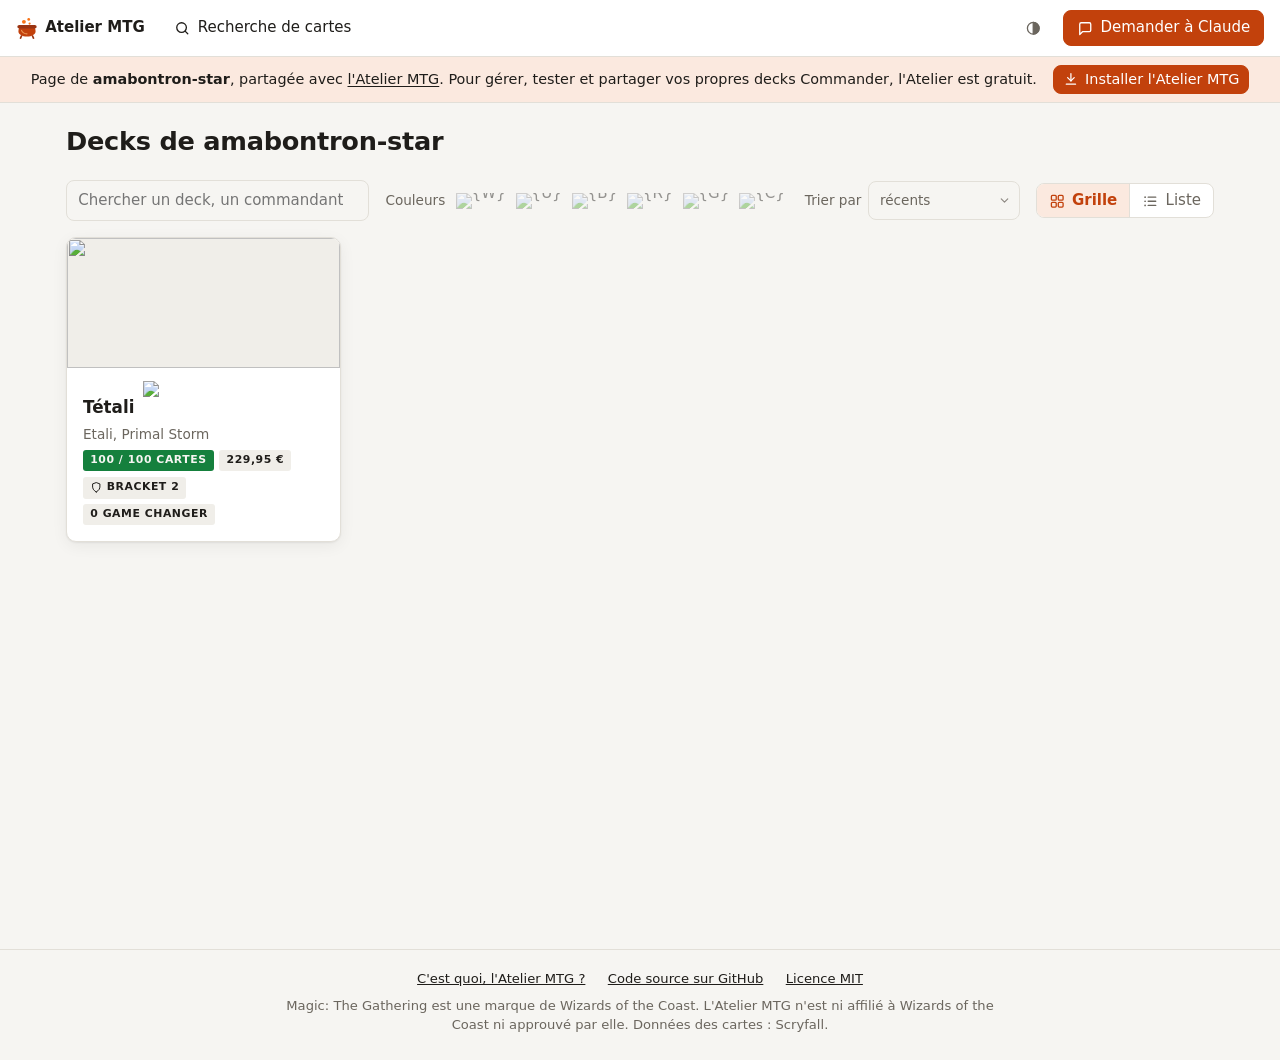
==== commit 5daa9974: "Partage : Tétali" ====
--- a/index.html
+++ b/index.html
@@ -13,14 +13,14 @@
   <meta property="og:url" content="https://amabontron-star.github.io/">
   <meta property="og:title" content="Decks Commander de amabontron-star">
   <meta property="og:description" content="1 deck Commander : Tétali. Listes, visuels, statistiques, combos et table de jeu pour tester chaque deck.">
-  <meta property="og:image" content="https://amabontron-star.github.io/partage.jpg?v=ee5c07cfd2">
+  <meta property="og:image" content="https://amabontron-star.github.io/partage.jpg?v=6d23b8b911">
   <meta property="og:image:type" content="image/jpeg">
   <meta property="og:image:width" content="1200">
   <meta property="og:image:height" content="630">
   <meta property="og:image:alt" content="Les commandants des decks Tétali">
   <meta name="twitter:card" content="summary_large_image">
   <link rel="icon" href="data:image/svg+xml,%3Csvg xmlns='http://www.w3.org/2000/svg' viewBox='0 0 32 32'%3E%3Ccircle cx='11.5' cy='7' r='2.8' fill='%23f97316'/%3E%3Ccircle cx='18.5' cy='3.6' r='2' fill='%23f97316'/%3E%3Ccircle cx='19.8' cy='9.6' r='1.6' fill='%23f97316'/%3E%3Cpath d='M8 27.5 6.6 30.6M24 27.5l1.4 3.1' stroke='%239a3412' stroke-width='2.4' stroke-linecap='round'/%3E%3Cpath d='M5 15h22c1 1.9 1.5 3.7 1.5 5.7 0 4.6-5.4 7.8-12.5 7.8S3.5 25.3 3.5 20.7c0-2 .5-3.8 1.5-5.7z' fill='%23c2410c'/%3E%3Crect x='2' y='11.5' width='28' height='5.2' rx='2.6' fill='%239a3412'/%3E%3Cpath d='M8 19.5c1.5 3.5 4.2 5 8 5' stroke='%23fdba74' stroke-width='1.6' fill='none' stroke-linecap='round' opacity='.7'/%3E%3C/svg%3E">
-  <link rel="stylesheet" href="style.css?v=aef4d9f4a8">
+  <link rel="stylesheet" href="style.css?v=e07b21aed3">
 </head>
 <body>
   <header class="barre">
@@ -50,7 +50,7 @@
   <div id="bulle" class="bulle" role="tooltip" hidden></div>
   <div id="fiche-survol" class="fiche-survol" role="tooltip" hidden></div>
   <div id="toast" class="toast" hidden></div>
-  <script src="donnees.js?v=d0e8fe7ab3"></script>
-  <script src="app.js?v=e1c7c153cd"></script>
+  <script src="donnees.js?v=1dfd5bc87e"></script>
+  <script src="app.js?v=d1e73a4148"></script>
 </body>
 </html>
--- a/style.css
+++ b/style.css
@@ -835,7 +835,12 @@
   border-top: 1px solid var(--bord); }
 .a-propos h3 { font-size: 1rem; margin: 1.4rem 0 .3rem; }
 .a-propos p { margin: .6rem 0; }
-.a-propos .chapeau { font-size: 1.15rem; line-height: 1.5; color: var(--texte); border-left: 3px solid var(--accent); padding-left: .9rem; margin: .4rem 0 1rem; }
+/* ce qu'il faut retenir de la page : un bandeau sur toute la largeur, la promesse (local, sans compte) en grand */
+.ap-bandeau { width: min(1100px, calc(100vw - 2rem)); position: relative; left: 50%; transform: translateX(-50%); margin: 1.2rem 0 2rem;
+  padding: 1.8rem 1rem; text-align: center; background: var(--surface); border-top: 1px solid var(--bord); border-bottom: 1px solid var(--bord); }
+.ap-bandeau p { max-width: 44rem; margin: 0 auto; color: var(--texte-2); }
+.ap-bandeau .ap-promesse { margin-bottom: .6rem; font-size: 1.7rem; font-weight: 800; line-height: 1.25; color: var(--texte); }
+.ap-promesse em { font-style: normal; color: var(--accent); }
 .a-propos p a:not(.btn), .a-propos li a:not(.btn) { color: var(--accent); }
 .ap-signature { font-size: .85rem; color: var(--texte-2); margin-top: -.3rem !important; }
 .ap-sources, .ap-principes { padding-left: 1.2rem; }
@@ -969,6 +974,10 @@
 .opt-lignes > * { padding: .8rem 0; }
 .opt-lignes > * + * { border-top: 1px solid var(--bord); }
 .opt-lignes > :last-child { padding-bottom: 0; }
+#opt-github { display: grid; padding: 0; }          /* ses lignes (compte, sauvegarde) séparées comme les autres */
+#opt-github > * { padding: .8rem 0; }
+#opt-github > * + * { border-top: 1px solid var(--bord); }
+.opt-explication { margin: 0; font-size: .88rem; color: var(--texte-2); }
 .opt-champ { display: grid; gap: .4rem; }
 .opt-champ > span:first-child { font-size: .85rem; color: var(--texte-2); }
 .opt-euros { display: inline-flex; align-items: center; gap: .45rem; }
@@ -992,7 +1001,37 @@
 .gh-code { margin: 0 0 .6rem; font: 600 1.9rem/1.2 ui-monospace, "Cascadia Mono", Consolas, monospace; letter-spacing: .12em;
   user-select: all; }
 .gh-action { margin-top: 1rem; }
-.gh-pourquoi { margin: 0 0 1rem; color: var(--texte-2); }
+/* ce qu'est GitHub, avant de s'y connecter : ses deux usages, chacun avec son icône */
+.gh-contexte { margin: .3rem 0 .9rem; font-weight: 600; }
+.gh-presente { padding: .9rem 1rem; border-radius: var(--rayon); background: var(--surface-2); }
+.gh-presente > p { margin: 0 0 .7rem; }
+.gh-usages { list-style: none; margin: 0; padding: 0; display: grid; gap: .7rem; }
+.gh-usages li { display: grid; grid-template-columns: 1.4rem 1fr; gap: .6rem; align-items: start; line-height: 1.45; }
+.gh-usages .ico { width: 1.25rem; height: 1.25rem; margin-top: .1rem; color: var(--accent); }
+.gh-compte { margin: .9rem 0 0; font-size: .88rem; color: var(--texte-2); }
+/* sauvegarde en ligne : le résultat, les decks d'une sauvegarde à récupérer */
+.sv-ok { display: grid; grid-template-columns: 1.6rem 1fr; gap: .6rem; align-items: start; line-height: 1.45; }
+.sv-ok .ico { width: 1.5rem; height: 1.5rem; color: var(--bon); }
+.sv-decks { line-height: 1.6; }
+.opt-sauvegarde { display: flex; flex-wrap: wrap; align-items: center; gap: .2rem .8rem; margin-top: -.3rem; }
+.opt-sauvegarde a { color: var(--texte-2); }
+/* accueil : vide, les deux façons de commencer ; sinon, l'état de la sauvegarde ou le bandeau qui la propose */
+.accueil-vide { display: grid; grid-template-columns: repeat(auto-fit, minmax(16rem, 1fr)); gap: 1rem; margin-top: 1.4rem; max-width: 46rem; }
+.av-choix { display: grid; gap: .45rem; justify-items: start; align-content: start; text-align: left; padding: 1.3rem 1.3rem 1.4rem; cursor: pointer;
+  font: inherit; color: var(--texte); background: var(--surface); border: 1px solid var(--bord); border-radius: var(--rayon); }
+.av-choix:hover, .av-choix:focus-visible { border-color: var(--accent); }
+.av-choix .ico { width: 1.6rem; height: 1.6rem; color: var(--accent); }
+.av-choix strong { font-size: 1.1rem; }
+.av-choix span { font-size: .88rem; color: var(--texte-2); line-height: 1.45; }
+#etat-sauvegarde { margin-right: auto; align-self: center; }
+.etat-sauvegarde { display: inline-flex; align-items: center; gap: .35rem; font-size: .82rem; color: var(--texte-2); text-decoration: none; }
+.etat-sauvegarde .ico { width: 1rem; height: 1rem; color: var(--bon); }
+.etat-sauvegarde:hover { color: var(--texte); }
+.etat-sauvegarde.en-echec, .etat-sauvegarde.en-echec .ico { color: var(--alerte); }
+.bandeau-sauvegarde { display: flex; flex-wrap: wrap; align-items: center; gap: .6rem 1rem; margin-top: 1rem; padding: .75rem 1rem;
+  border: 1px solid var(--bord); border-radius: var(--rayon); background: var(--surface); }
+.bandeau-sauvegarde > .ico { width: 1.3rem; height: 1.3rem; color: var(--accent); flex: none; }
+.bandeau-sauvegarde p { flex: 1 1 18rem; margin: 0; }
 .gh-attente { display: flex; align-items: center; gap: .5rem; margin: .8rem 0 0; color: var(--texte-2); }
 .gh-attente::before { content: ""; width: .9rem; height: .9rem; border-radius: 50%; border: 2px solid currentColor;
   border-right-color: transparent; animation: maj-roue .9s linear infinite; }
@@ -1083,3 +1122,37 @@
   .sim-grille, .sim-grille.sim-deux { grid-template-columns: 1fr; gap: .25rem; }
   .sim-nom { margin-top: .7rem; }
 }
+
+/* ---------------------------------------------------------------- proxies à imprimer : des feuilles A4, 3 × 3 cartes
+   à la taille réelle (63 × 88 mm), bord à bord ; à l'écran, un aperçu ; à l'impression, rien d'autre que les feuilles */
+.px-outils { display: grid; gap: .8rem; margin-bottom: 1.2rem; }
+.px-reglages { display: flex; flex-wrap: wrap; align-items: center; gap: .6rem 1rem; }
+.px-reglages .px-compte { margin-left: auto; }
+.px-reglages select.champ { width: auto; }
+.px-feuilles { display: grid; justify-content: center; gap: 1.5rem; overflow-x: auto; padding-bottom: 1rem; }
+.px-feuille { width: 210mm; height: 297mm; display: grid; place-items: center; background: #fff; box-shadow: 0 2px 14px rgba(0, 0, 0, .35); }
+.px-grille { display: grid; grid-template-columns: repeat(3, 63mm); grid-auto-rows: 88mm; align-content: start; height: 264mm; }
+.px-carte { box-sizing: border-box; width: 63mm; height: 88mm; overflow: hidden; color: #000; background: #fff; }
+.px-image img { display: block; width: 100%; height: auto; }
+.px-texte { display: flex; flex-direction: column; padding: 2mm 2.3mm; border: .3mm solid #000;
+  font: var(--px-taille, 8.4pt)/1.28 Verdana, Arial, sans-serif; }
+.px-face { flex: 1 0 auto; display: flex; flex-direction: column; }
+.px-face + .px-face { margin-top: 1.5mm; padding-top: 1.5mm; border-top: .3mm dashed #000; }
+.px-tete { display: flex; justify-content: space-between; align-items: flex-start; gap: 1mm; font-size: 1.12em; font-weight: 700; }
+.px-tete .cout { flex: none; display: inline-flex; gap: .25mm; margin-top: .2mm; }
+.px-tete .cout img { width: 1em; height: 1em; }
+.px-type { margin: .8mm 0 1.6mm; padding-bottom: 1mm; border-bottom: .2mm solid #000; }
+.px-regles p { margin: 0 0 1.2mm; }
+.px-regles .sym-t { width: .95em; height: .95em; vertical-align: -.14em; }
+.px-regles .rappel { color: #000; }
+.px-force { align-self: flex-end; margin-top: auto; padding: .2mm 1.2mm; border: .2mm solid #000; font-size: 1.12em; font-weight: 700; }
+@media print {
+  @page { size: A4; margin: 0; }
+  body.impression { background: #fff; }
+  body.impression > :not(.cadre), body.impression .cadre > :not(#vue), body.impression .px-outils { display: none !important; }
+  body.impression .cadre { display: block; min-height: 0; }
+  body.impression #vue { max-width: none; margin: 0; padding: 0; }
+  body.impression .px-feuilles { display: block; overflow: visible; padding: 0; }
+  body.impression .px-feuille { height: 296mm; box-shadow: none; break-after: page; }
+  body.impression .px-feuille:last-child { break-after: auto; }
+}
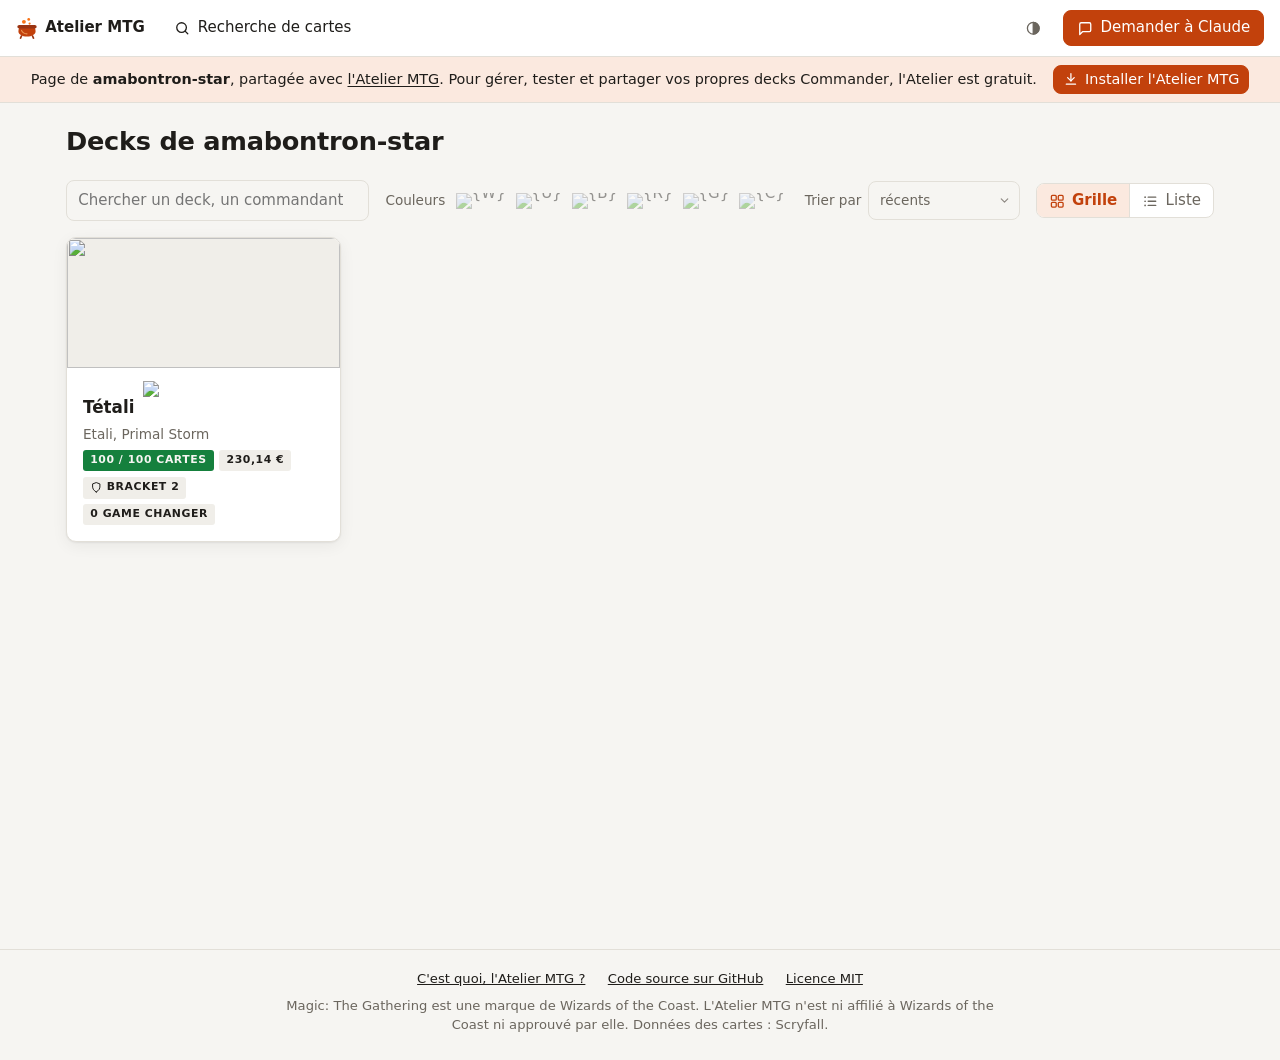
==== commit 7c984b28: "Partage : Tétali" ====
--- a/index.html
+++ b/index.html
@@ -50,7 +50,7 @@
   <div id="bulle" class="bulle" role="tooltip" hidden></div>
   <div id="fiche-survol" class="fiche-survol" role="tooltip" hidden></div>
   <div id="toast" class="toast" hidden></div>
-  <script src="donnees.js?v=1dfd5bc87e"></script>
+  <script src="donnees.js?v=9ba2f28336"></script>
   <script src="app.js?v=d1e73a4148"></script>
 </body>
 </html>
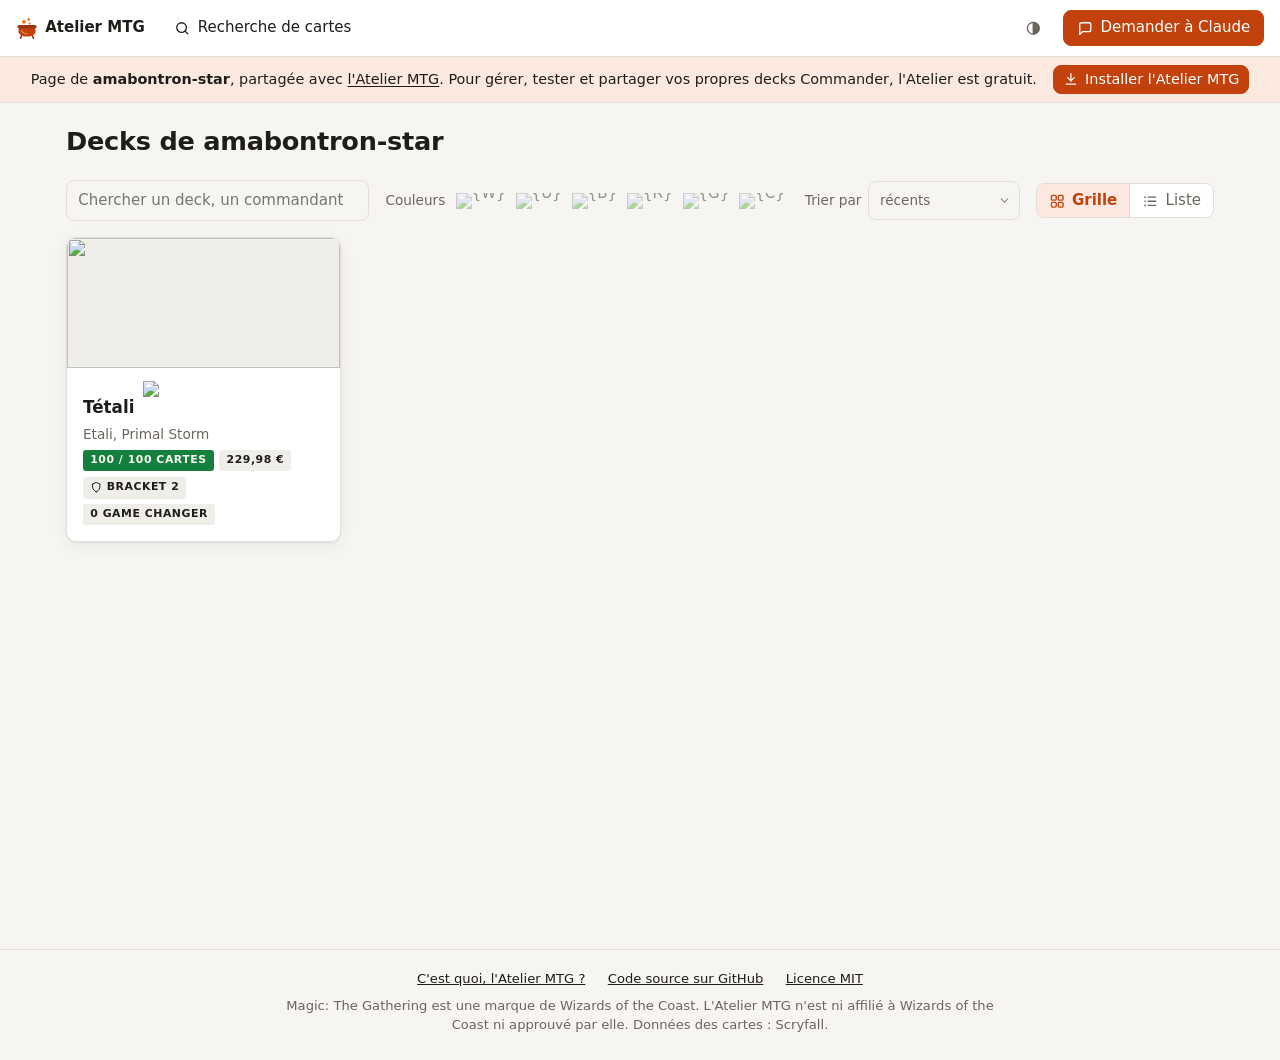
==== commit b0ac7629: "Partage : Tétali" ====
--- a/index.html
+++ b/index.html
@@ -50,7 +50,7 @@
   <div id="bulle" class="bulle" role="tooltip" hidden></div>
   <div id="fiche-survol" class="fiche-survol" role="tooltip" hidden></div>
   <div id="toast" class="toast" hidden></div>
-  <script src="donnees.js?v=9ba2f28336"></script>
+  <script src="donnees.js?v=cf4c6f2569"></script>
   <script src="app.js?v=d1e73a4148"></script>
 </body>
 </html>
